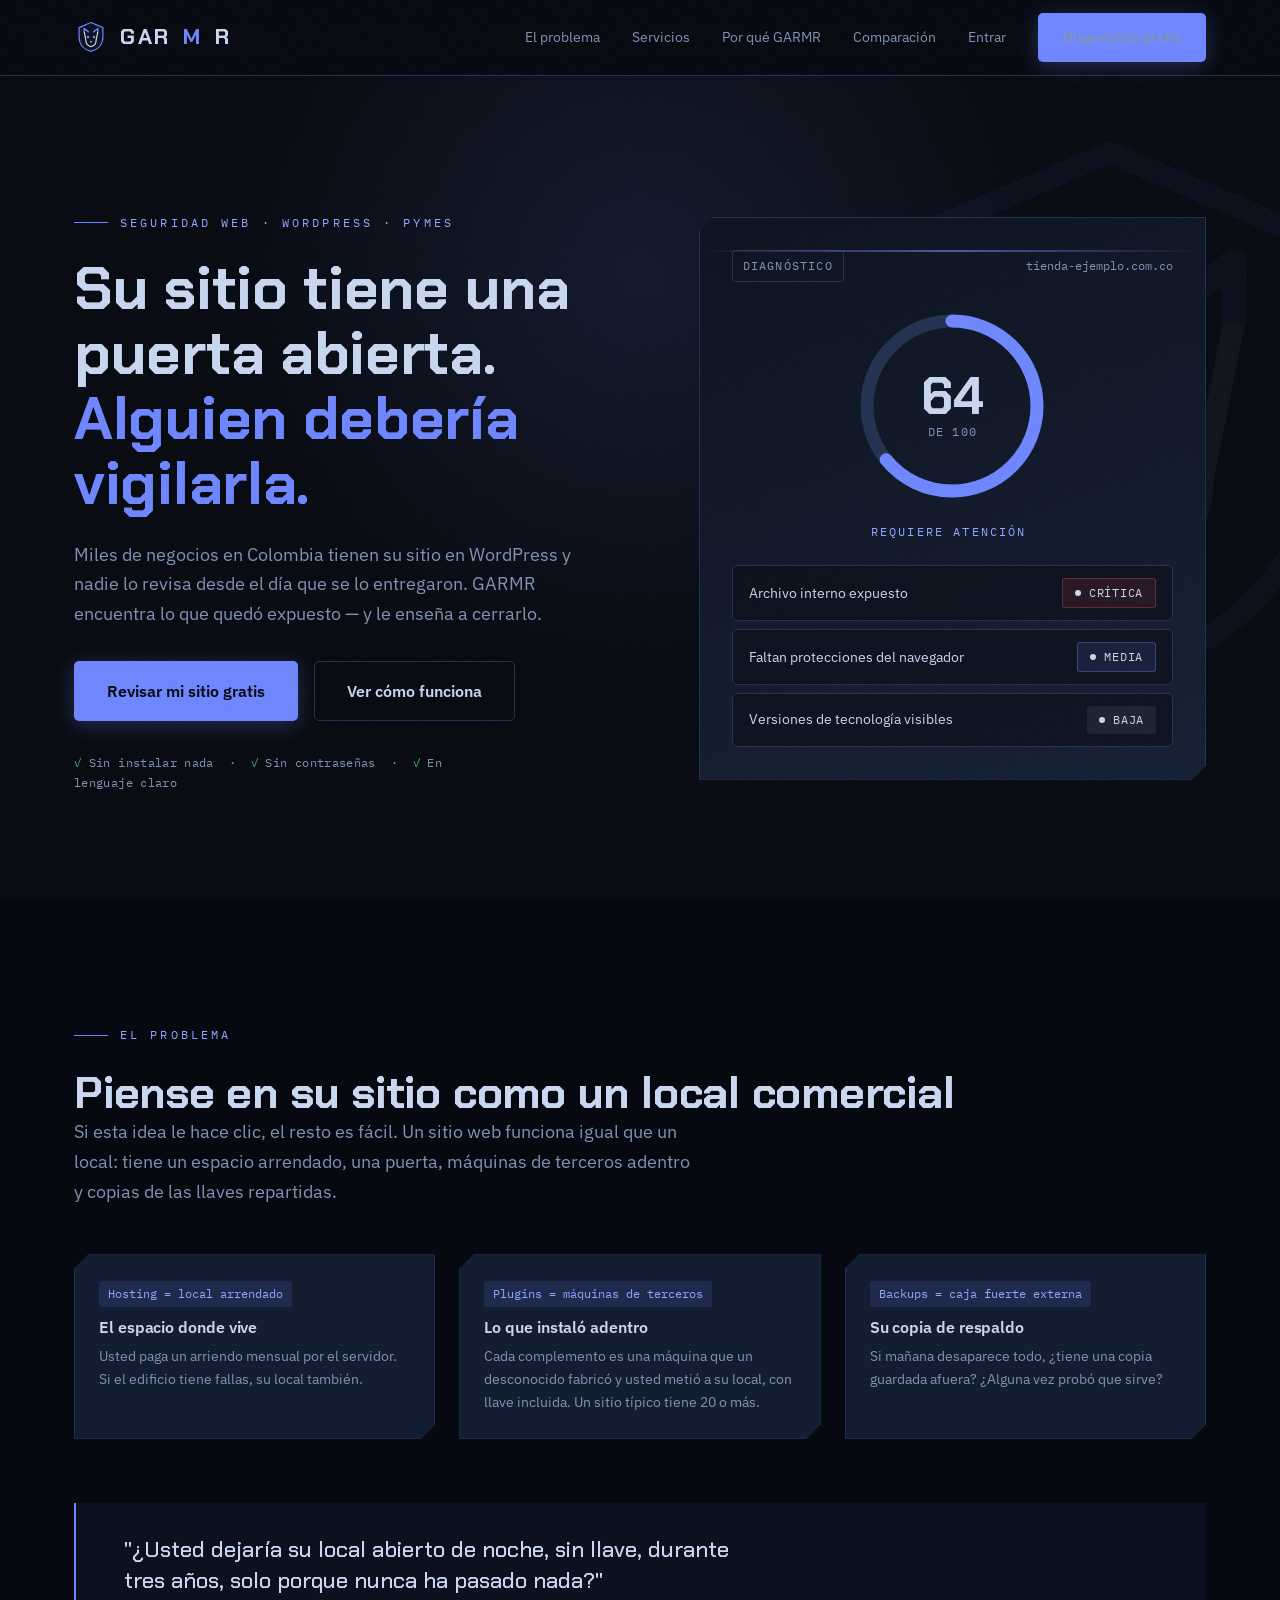
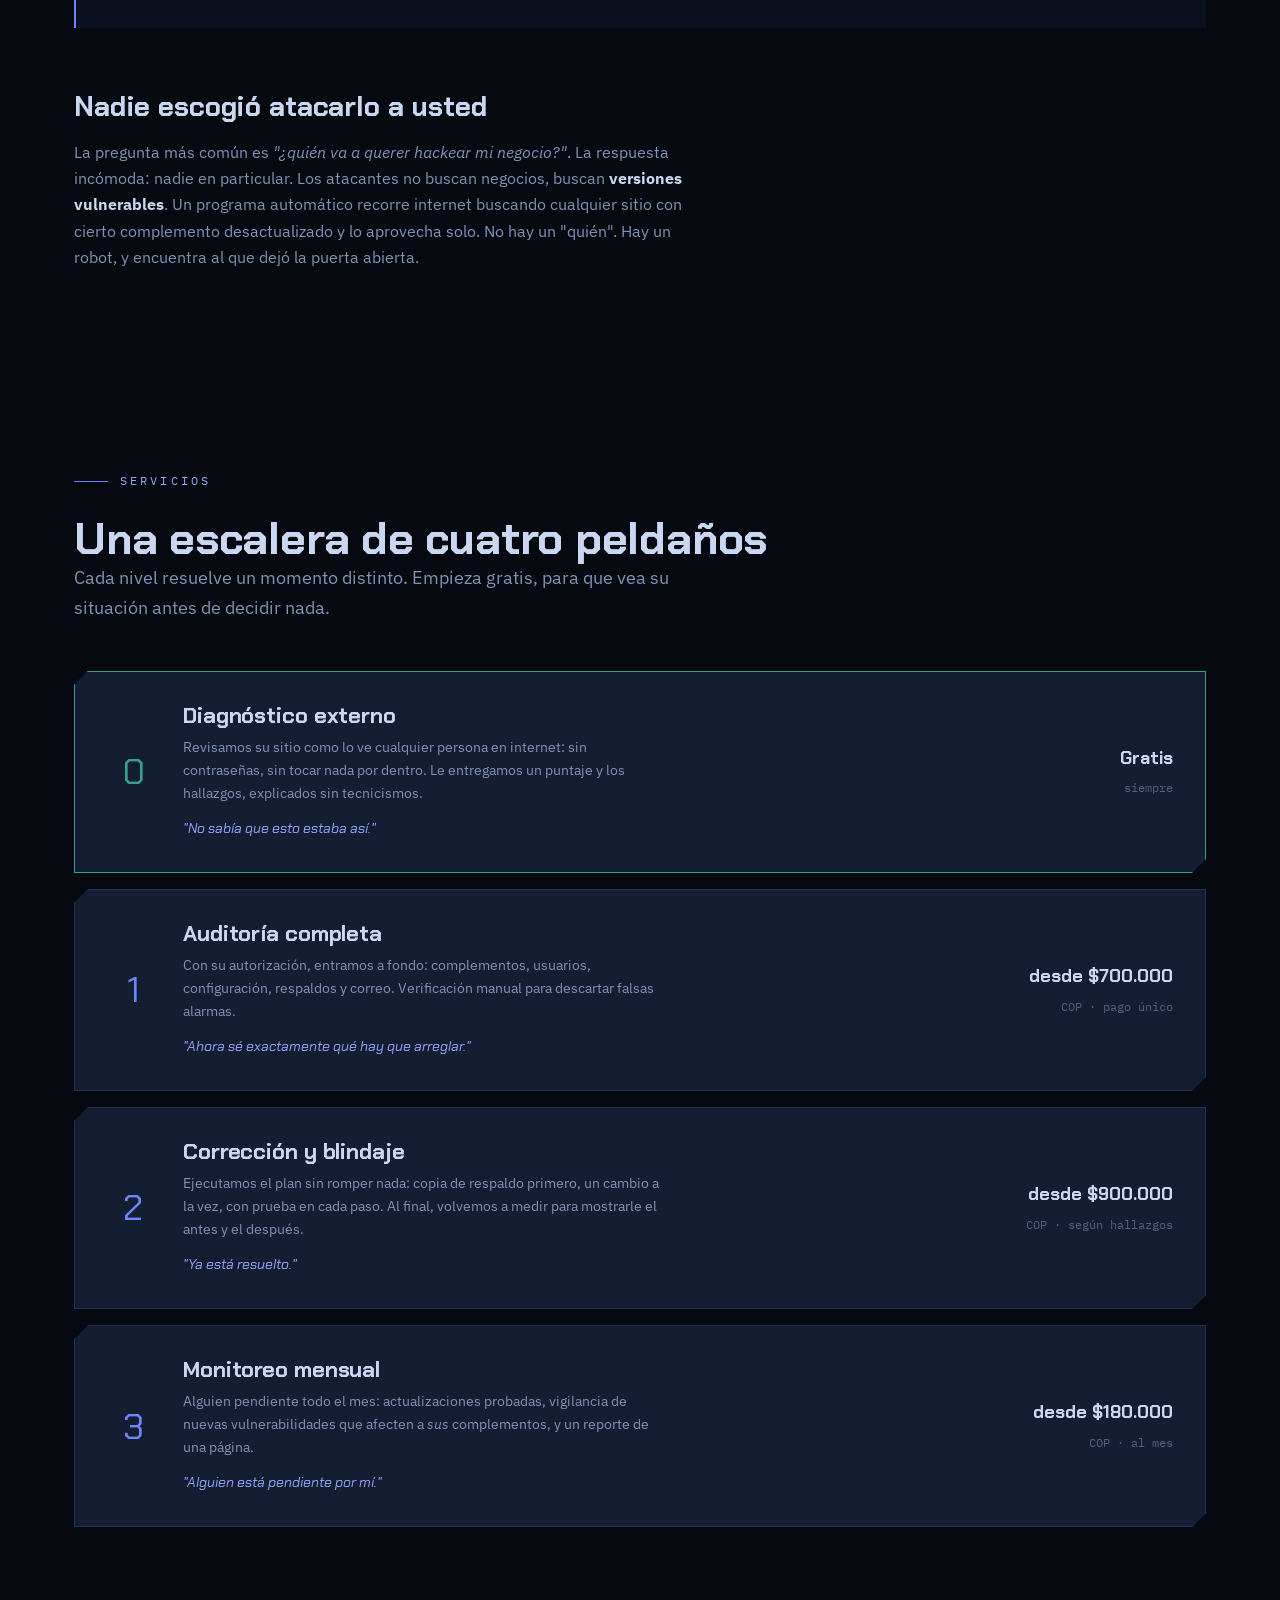
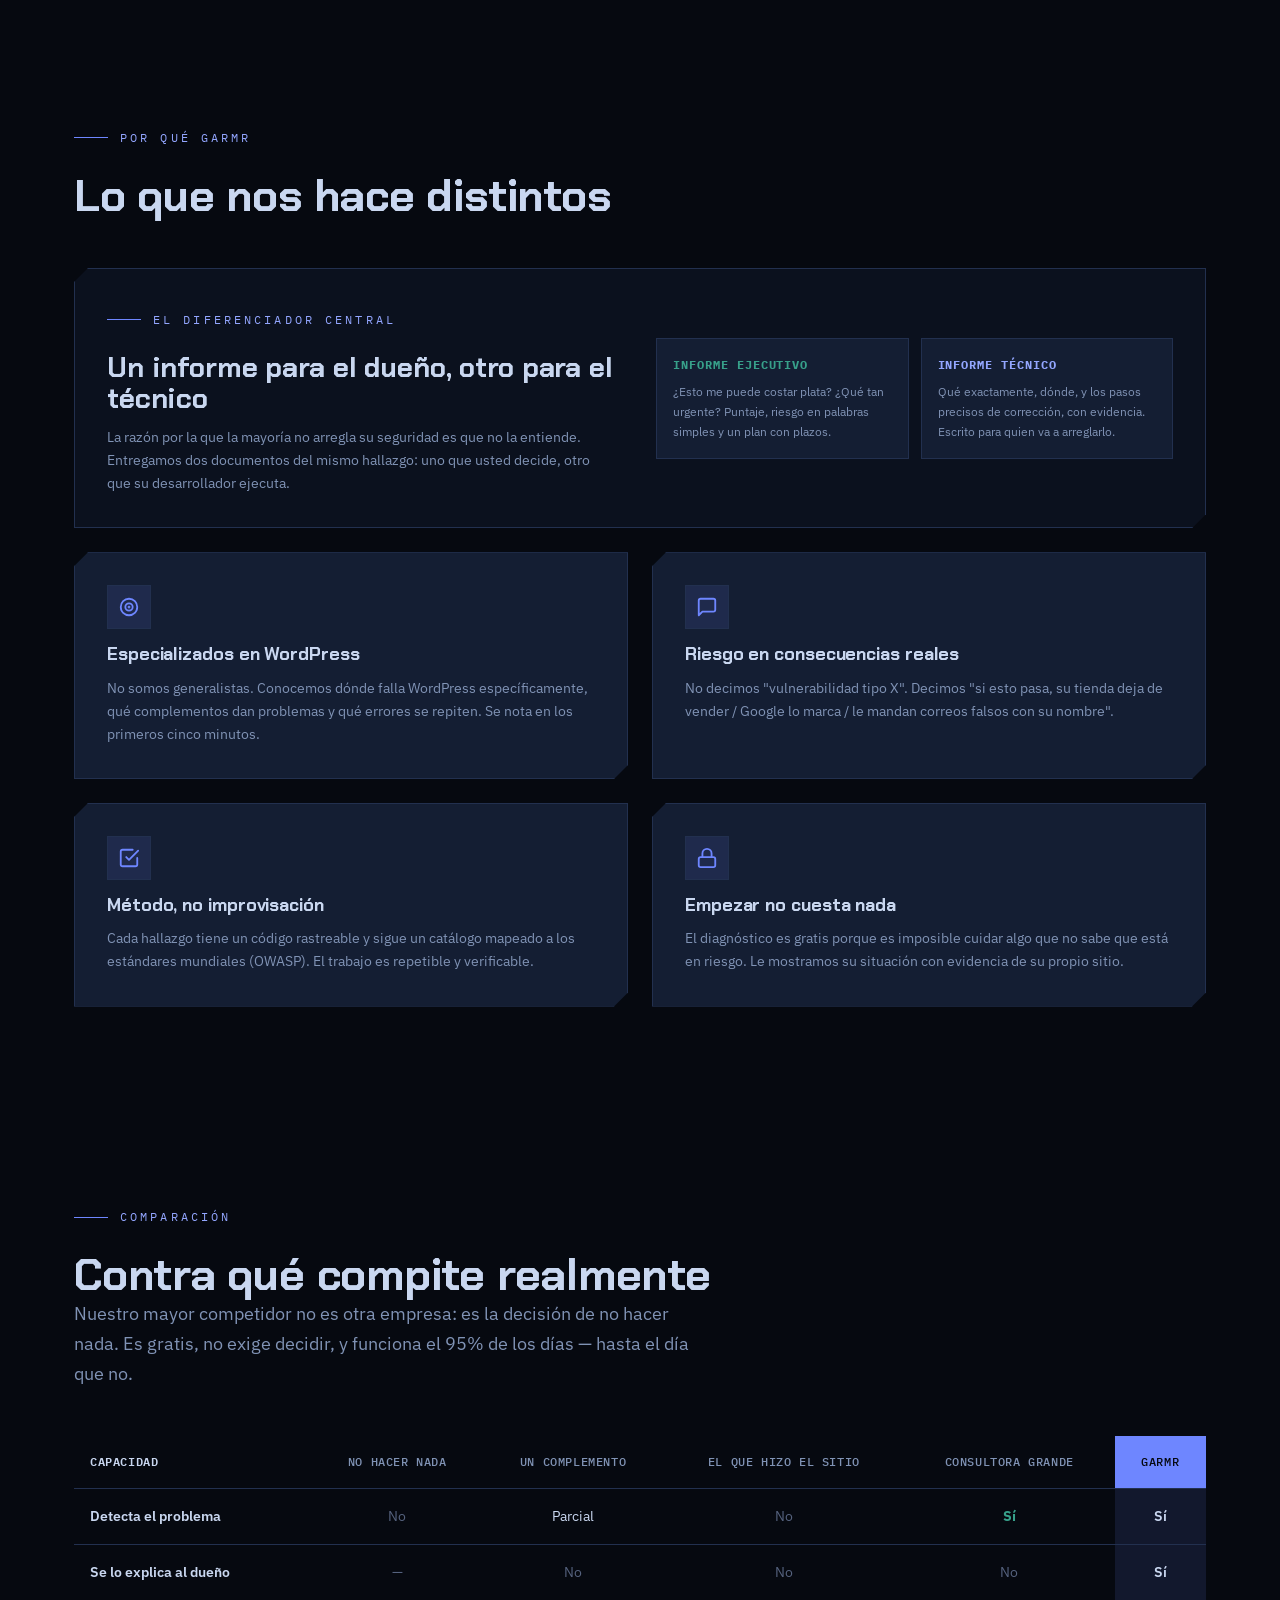
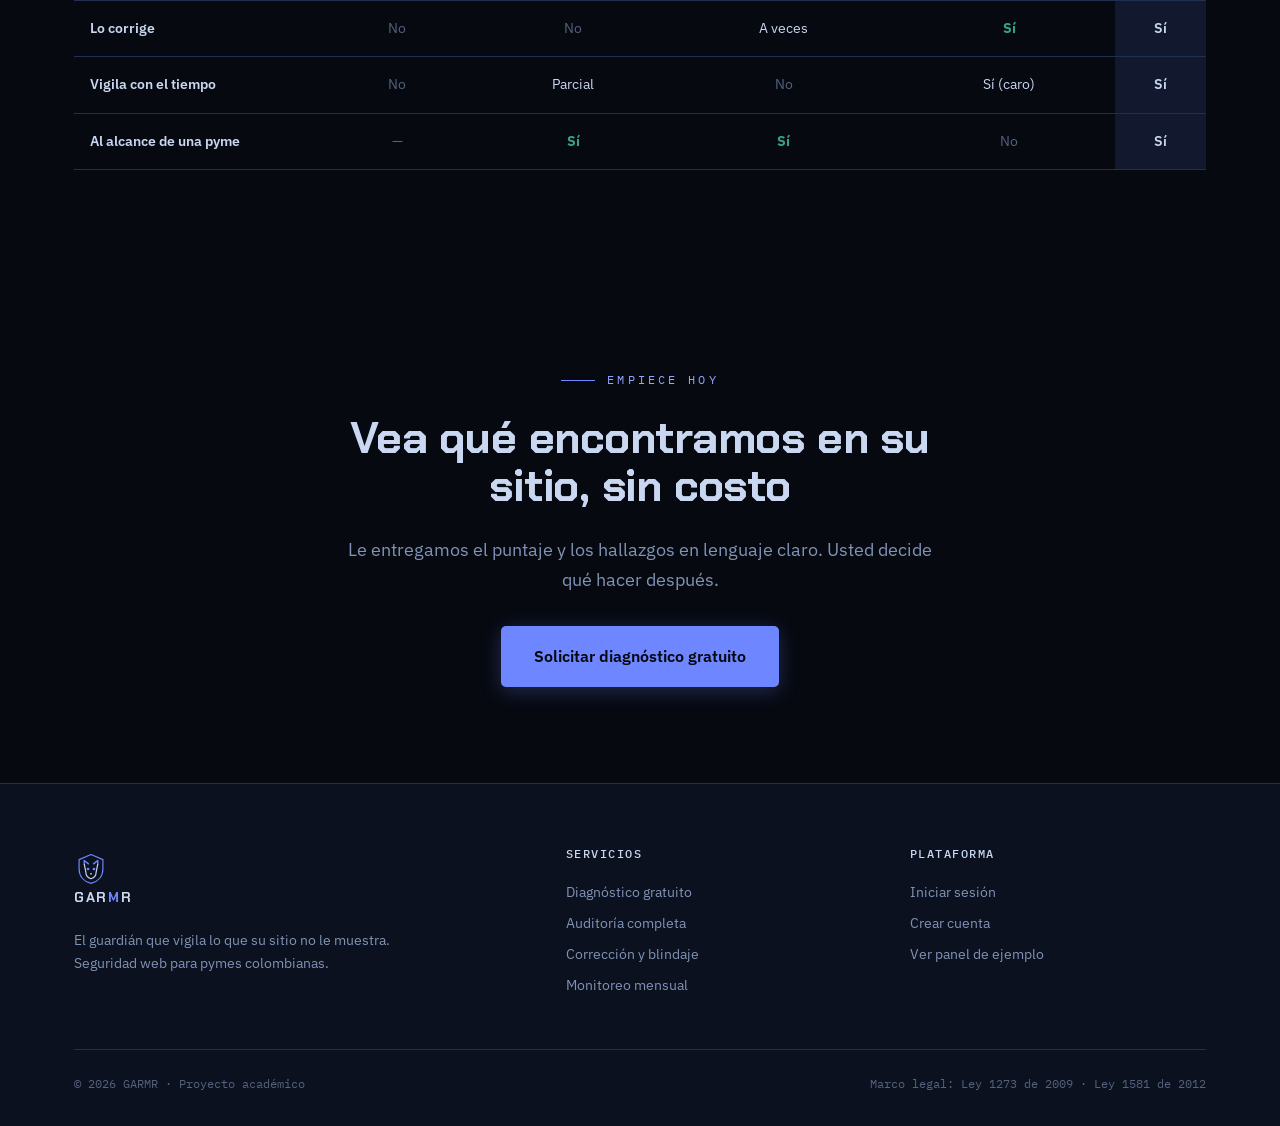
==== frontend/index.html @ 878c8c9d "Landing: hero con medidor, problema, escalera de servicios y comparación" ====
<!DOCTYPE html>
<html lang="es">
<head>
  <meta charset="UTF-8" />
  <meta name="viewport" content="width=device-width, initial-scale=1.0" />
  <title>GARMR — Seguridad para sitios web de pymes colombianas</title>
  <meta name="description" content="GARMR vigila la seguridad de tu sitio en WordPress. Diagnóstico gratuito, auditoría, corrección y monitoreo — explicado en lenguaje de negocio." />
  <link rel="icon" type="image/svg+xml" href="assets/favicon.svg" />
  <link rel="preconnect" href="https://fonts.googleapis.com" />
  <link rel="preconnect" href="https://fonts.gstatic.com" crossorigin />
  <link href="https://fonts.googleapis.com/css2?family=Chakra+Petch:wght@500;600;700&family=IBM+Plex+Sans:wght@400;500;600&family=IBM+Plex+Mono:wght@400;500&display=swap" rel="stylesheet" />
  <link rel="stylesheet" href="css/tokens.css" />
  <link rel="stylesheet" href="css/base.css" />
  <link rel="stylesheet" href="css/components.css" />
  <link rel="stylesheet" href="css/pages.css" />
</head>
<body>
  <a class="saltar" href="#contenido">Saltar al contenido</a>

  <!-- NAV -->
  <header class="nav">
    <div class="nav__inner">
      <a class="marca" href="index.html">
        <img src="assets/sigilo.svg" alt="" width="34" height="34" />
        GAR<b>M</b>R
      </a>
      <nav class="nav__links" id="menu">
        <a href="#problema">El problema</a>
        <a href="#servicios">Servicios</a>
        <a href="#diferencia">Por qué GARMR</a>
        <a href="#competencia">Comparación</a>
        <a href="login.html">Entrar</a>
        <a class="btn btn--primario" href="register.html">Diagnóstico gratis</a>
      </nav>
      <button class="nav__toggle" id="navToggle" aria-label="Abrir menú" aria-expanded="false">
        <span></span><span></span><span></span>
      </button>
    </div>
  </header>

  <main id="contenido">
    <!-- HERO -->
    <section class="hero">
      <img class="hero__sigilo" src="assets/sigilo.svg" alt="" aria-hidden="true" />
      <div class="contenedor hero__grid">
        <div>
          <span class="eyebrow">Seguridad web · WordPress · Pymes</span>
          <h1>Su sitio tiene una puerta abierta.<br /><span class="luz">Alguien debería vigilarla.</span></h1>
          <p class="hero__lead">Miles de negocios en Colombia tienen su sitio en WordPress y nadie lo revisa desde el día que se lo entregaron. GARMR encuentra lo que quedó expuesto — y le enseña a cerrarlo.</p>
          <div class="hero__acciones">
            <a class="btn btn--primario btn--grande" href="register.html">Revisar mi sitio gratis</a>
            <a class="btn btn--fantasma btn--grande" href="#servicios">Ver cómo funciona</a>
          </div>
          <p class="hero__nota"><span>✓</span> Sin instalar nada &nbsp;·&nbsp; <span>✓</span> Sin contraseñas &nbsp;·&nbsp; <span>✓</span> En lenguaje claro</p>
        </div>

        <!-- Elemento firma: el medidor de guardia -->
        <div class="medidor" id="medidorHero">
          <div class="medidor__scan"></div>
          <div class="medidor__top">
            <span class="medidor__tag">Diagnóstico</span>
            <span class="medidor__url">tienda-ejemplo.com.co</span>
          </div>
          <div class="medidor__dial">
            <svg width="200" height="200" viewBox="0 0 200 200">
              <circle class="medidor__aro-fondo" cx="100" cy="100" r="85" />
              <circle class="medidor__aro" id="aroHero" cx="100" cy="100" r="85" />
            </svg>
            <div class="medidor__cifra">
              <b id="cifraHero">0</b>
              <span>DE 100</span>
            </div>
          </div>
          <p class="medidor__estado">Requiere atención</p>
          <div class="medidor__hallazgos">
            <div class="medidor__fila"><span>Archivo interno expuesto</span><span class="insignia insignia--critica">Crítica</span></div>
            <div class="medidor__fila"><span>Faltan protecciones del navegador</span><span class="insignia insignia--media">Media</span></div>
            <div class="medidor__fila"><span>Versiones de tecnología visibles</span><span class="insignia insignia--baja">Baja</span></div>
          </div>
        </div>
      </div>
    </section>

    <!-- PROBLEMA -->
    <section class="seccion" id="problema">
      <div class="contenedor">
        <span class="eyebrow">El problema</span>
        <h2>Piense en su sitio como un local comercial</h2>
        <p class="lead">Si esta idea le hace clic, el resto es fácil. Un sitio web funciona igual que un local: tiene un espacio arrendado, una puerta, máquinas de terceros adentro y copias de las llaves repartidas.</p>

        <div class="analogia">
          <article class="tarjeta tarjeta--bisel analogia__item">
            <span class="par">Hosting = local arrendado</span>
            <h4>El espacio donde vive</h4>
            <p>Usted paga un arriendo mensual por el servidor. Si el edificio tiene fallas, su local también.</p>
          </article>
          <article class="tarjeta tarjeta--bisel analogia__item">
            <span class="par">Plugins = máquinas de terceros</span>
            <h4>Lo que instaló adentro</h4>
            <p>Cada complemento es una máquina que un desconocido fabricó y usted metió a su local, con llave incluida. Un sitio típico tiene 20 o más.</p>
          </article>
          <article class="tarjeta tarjeta--bisel analogia__item">
            <span class="par">Backups = caja fuerte externa</span>
            <h4>Su copia de respaldo</h4>
            <p>Si mañana desaparece todo, ¿tiene una copia guardada afuera? ¿Alguna vez probó que sirve?</p>
          </article>
        </div>

        <div class="cita-clave">
          <p>"¿Usted dejaría su local abierto de noche, sin llave, durante tres años, solo porque nunca ha pasado nada?"</p>
        </div>

        <div class="problema-cierre">
          <h3>Nadie escogió atacarlo a usted</h3>
          <p>La pregunta más común es <em>"¿quién va a querer hackear mi negocio?"</em>. La respuesta incómoda: nadie en particular. Los atacantes no buscan negocios, buscan <strong>versiones vulnerables</strong>. Un programa automático recorre internet buscando cualquier sitio con cierto complemento desactualizado y lo aprovecha solo. No hay un "quién". Hay un robot, y encuentra al que dejó la puerta abierta.</p>
        </div>
      </div>
    </section>

    <!-- SERVICIOS -->
    <section class="seccion" id="servicios">
      <div class="contenedor">
        <span class="eyebrow">Servicios</span>
        <h2>Una escalera de cuatro peldaños</h2>
        <p class="lead">Cada nivel resuelve un momento distinto. Empieza gratis, para que vea su situación antes de decidir nada.</p>

        <div class="escalera">
          <article class="nivel nivel--gratis revelar">
            <span class="nivel__num">0</span>
            <div class="nivel__cuerpo">
              <h3>Diagnóstico externo</h3>
              <p>Revisamos su sitio como lo ve cualquier persona en internet: sin contraseñas, sin tocar nada por dentro. Le entregamos un puntaje y los hallazgos, explicados sin tecnicismos.</p>
              <span class="frase">"No sabía que esto estaba así."</span>
            </div>
            <div class="nivel__precio"><b>Gratis</b><span>siempre</span></div>
          </article>

          <article class="nivel revelar">
            <span class="nivel__num">1</span>
            <div class="nivel__cuerpo">
              <h3>Auditoría completa</h3>
              <p>Con su autorización, entramos a fondo: complementos, usuarios, configuración, respaldos y correo. Verificación manual para descartar falsas alarmas.</p>
              <span class="frase">"Ahora sé exactamente qué hay que arreglar."</span>
            </div>
            <div class="nivel__precio"><b>desde $700.000</b><span>COP · pago único</span></div>
          </article>

          <article class="nivel revelar">
            <span class="nivel__num">2</span>
            <div class="nivel__cuerpo">
              <h3>Corrección y blindaje</h3>
              <p>Ejecutamos el plan sin romper nada: copia de respaldo primero, un cambio a la vez, con prueba en cada paso. Al final, volvemos a medir para mostrarle el antes y el después.</p>
              <span class="frase">"Ya está resuelto."</span>
            </div>
            <div class="nivel__precio"><b>desde $900.000</b><span>COP · según hallazgos</span></div>
          </article>

          <article class="nivel revelar">
            <span class="nivel__num">3</span>
            <div class="nivel__cuerpo">
              <h3>Monitoreo mensual</h3>
              <p>Alguien pendiente todo el mes: actualizaciones probadas, vigilancia de nuevas vulnerabilidades que afecten a <em>sus</em> complementos, y un reporte de una página.</p>
              <span class="frase">"Alguien está pendiente por mí."</span>
            </div>
            <div class="nivel__precio"><b>desde $180.000</b><span>COP · al mes</span></div>
          </article>
        </div>
      </div>
    </section>

    <!-- DIFERENCIADORES -->
    <section class="seccion" id="diferencia">
      <div class="contenedor">
        <span class="eyebrow">Por qué GARMR</span>
        <h2>Lo que nos hace distintos</h2>

        <div class="difs">
          <article class="dif dif--destacado tarjeta tarjeta--bisel revelar">
            <div>
              <span class="eyebrow">El diferenciador central</span>
              <h3>Un informe para el dueño, otro para el técnico</h3>
              <p>La razón por la que la mayoría no arregla su seguridad es que no la entiende. Entregamos dos documentos del mismo hallazgo: uno que usted decide, otro que su desarrollador ejecuta.</p>
            </div>
            <div class="dif-doble">
              <div class="dif-doble__col ejec">
                <h5>Informe ejecutivo</h5>
                <p>¿Esto me puede costar plata? ¿Qué tan urgente? Puntaje, riesgo en palabras simples y un plan con plazos.</p>
              </div>
              <div class="dif-doble__col tec">
                <h5>Informe técnico</h5>
                <p>Qué exactamente, dónde, y los pasos precisos de corrección, con evidencia. Escrito para quien va a arreglarlo.</p>
              </div>
            </div>
          </article>

          <article class="dif tarjeta tarjeta--bisel tarjeta--interactiva revelar">
            <div class="dif__ico"><svg viewBox="0 0 24 24" fill="none" stroke-width="2" stroke-linecap="round" stroke-linejoin="round"><circle cx="12" cy="12" r="9"/><circle cx="12" cy="12" r="4"/><circle cx="12" cy="12" r="0.5" fill="currentColor"/></svg></div>
            <h3>Especializados en WordPress</h3>
            <p>No somos generalistas. Conocemos dónde falla WordPress específicamente, qué complementos dan problemas y qué errores se repiten. Se nota en los primeros cinco minutos.</p>
          </article>

          <article class="dif tarjeta tarjeta--bisel tarjeta--interactiva revelar">
            <div class="dif__ico"><svg viewBox="0 0 24 24" fill="none" stroke-width="2" stroke-linecap="round" stroke-linejoin="round"><path d="M21 15a2 2 0 0 1-2 2H7l-4 4V5a2 2 0 0 1 2-2h14a2 2 0 0 1 2 2z"/></svg></div>
            <h3>Riesgo en consecuencias reales</h3>
            <p>No decimos "vulnerabilidad tipo X". Decimos "si esto pasa, su tienda deja de vender / Google lo marca / le mandan correos falsos con su nombre".</p>
          </article>

          <article class="dif tarjeta tarjeta--bisel tarjeta--interactiva revelar">
            <div class="dif__ico"><svg viewBox="0 0 24 24" fill="none" stroke-width="2" stroke-linecap="round" stroke-linejoin="round"><path d="M9 11l3 3L22 4"/><path d="M21 12v7a2 2 0 0 1-2 2H5a2 2 0 0 1-2-2V5a2 2 0 0 1 2-2h11"/></svg></div>
            <h3>Método, no improvisación</h3>
            <p>Cada hallazgo tiene un código rastreable y sigue un catálogo mapeado a los estándares mundiales (OWASP). El trabajo es repetible y verificable.</p>
          </article>

          <article class="dif tarjeta tarjeta--bisel tarjeta--interactiva revelar">
            <div class="dif__ico"><svg viewBox="0 0 24 24" fill="none" stroke-width="2" stroke-linecap="round" stroke-linejoin="round"><rect x="3" y="11" width="18" height="11" rx="2"/><path d="M7 11V7a5 5 0 0 1 10 0v4"/></svg></div>
            <h3>Empezar no cuesta nada</h3>
            <p>El diagnóstico es gratis porque es imposible cuidar algo que no sabe que está en riesgo. Le mostramos su situación con evidencia de su propio sitio.</p>
          </article>
        </div>
      </div>
    </section>

    <!-- COMPETENCIA -->
    <section class="seccion" id="competencia">
      <div class="contenedor">
        <span class="eyebrow">Comparación</span>
        <h2>Contra qué compite realmente</h2>
        <p class="lead">Nuestro mayor competidor no es otra empresa: es la decisión de no hacer nada. Es gratis, no exige decidir, y funciona el 95% de los días — hasta el día que no.</p>

        <div class="tabla-wrap">
          <table class="tabla-comp">
            <thead>
              <tr>
                <th>Capacidad</th>
                <th>No hacer nada</th>
                <th>Un complemento</th>
                <th>El que hizo el sitio</th>
                <th>Consultora grande</th>
                <th class="garmr">GARMR</th>
              </tr>
            </thead>
            <tbody>
              <tr><td>Detecta el problema</td><td class="no">No</td><td>Parcial</td><td class="no">No</td><td class="si">Sí</td><td class="garmr si">Sí</td></tr>
              <tr><td>Se lo explica al dueño</td><td class="no">—</td><td class="no">No</td><td class="no">No</td><td class="no">No</td><td class="garmr si">Sí</td></tr>
              <tr><td>Lo corrige</td><td class="no">No</td><td class="no">No</td><td>A veces</td><td class="si">Sí</td><td class="garmr si">Sí</td></tr>
              <tr><td>Vigila con el tiempo</td><td class="no">No</td><td>Parcial</td><td class="no">No</td><td>Sí (caro)</td><td class="garmr si">Sí</td></tr>
              <tr><td>Al alcance de una pyme</td><td class="no">—</td><td class="si">Sí</td><td class="si">Sí</td><td class="no">No</td><td class="garmr si">Sí</td></tr>
            </tbody>
          </table>
        </div>
      </div>
    </section>

    <!-- CTA FINAL -->
    <section class="seccion cta-final">
      <div class="contenedor">
        <span class="eyebrow" style="justify-content:center;">Empiece hoy</span>
        <h2>Vea qué encontramos en su sitio, sin costo</h2>
        <p class="lead">Le entregamos el puntaje y los hallazgos en lenguaje claro. Usted decide qué hacer después.</p>
        <a class="btn btn--primario btn--grande" href="register.html">Solicitar diagnóstico gratuito</a>
      </div>
    </section>
  </main>

  <!-- FOOTER -->
  <footer class="footer">
    <div class="contenedor">
      <div class="footer__grid">
        <div>
          <a class="marca" href="index.html" style="margin-bottom: var(--s-4);">
            <img src="assets/sigilo.svg" alt="" width="34" height="34" />
            GAR<b>M</b>R
          </a>
          <p style="font-size: var(--t-sm); max-width: 40ch;">El guardián que vigila lo que su sitio no le muestra. Seguridad web para pymes colombianas.</p>
        </div>
        <div>
          <h4>Servicios</h4>
          <a href="#servicios">Diagnóstico gratuito</a>
          <a href="#servicios">Auditoría completa</a>
          <a href="#servicios">Corrección y blindaje</a>
          <a href="#servicios">Monitoreo mensual</a>
        </div>
        <div>
          <h4>Plataforma</h4>
          <a href="login.html">Iniciar sesión</a>
          <a href="register.html">Crear cuenta</a>
          <a href="dashboard.html">Ver panel de ejemplo</a>
        </div>
      </div>
      <div class="footer__base">
        <span>© 2026 GARMR · Proyecto académico</span>
        <span>Marco legal: Ley 1273 de 2009 · Ley 1581 de 2012</span>
      </div>
    </div>
  </footer>

  <script src="js/main.js"></script>
  <script>
    // Medidor de guardia del hero: anima aro y número al ser visible.
    (function () {
      var aro = document.getElementById("aroHero");
      var cifra = document.getElementById("cifraHero");
      var medidor = document.getElementById("medidorHero");
      if (!aro || !cifra || !medidor) return;
      var C = 2 * Math.PI * 85;
      aro.style.strokeDasharray = String(C);
      aro.style.strokeDashoffset = String(C);
      var disparado = false;
      function animar(obj) {
        aro.style.strokeDashoffset = String(C * (1 - obj / 100));
        var ini = null;
        function paso(ts) {
          if (!ini) ini = ts;
          var p = Math.min((ts - ini) / 1600, 1);
          cifra.textContent = String(Math.round(obj * (1 - Math.pow(1 - p, 3))));
          if (p < 1) requestAnimationFrame(paso);
        }
        requestAnimationFrame(paso);
      }
      new IntersectionObserver(function (es) {
        es.forEach(function (e) {
          if (e.isIntersecting && !disparado) { disparado = true; animar(64); }
        });
      }, { threshold: 0.4 }).observe(medidor);
    })();
  </script>
</body>
</html>
---- frontend/css/tokens.css ----
/* ============================================================
   GARMR · Sistema de diseño — identidad "VIGILIA"
   El guardián en la oscuridad. Azul-negro frío, luz del vigía
   en índigo, rojo sangre solo para el peligro.
   Aquí viven solo las variables; el resto del CSS las consume.
   ============================================================ */

:root {
  /* --- La oscuridad (base) --- */
  --abismo:   #060910;   /* fondo, la noche */
  --noche:    #0B111E;   /* superficie oscura elevada */
  --acero:    #141E33;   /* tarjetas */
  --acero-2:  #1B2740;   /* tarjeta elevada / hover */
  --borde:    #22304F;   /* bordes sobre oscuro */

  /* --- La luz --- */
  --escarcha:   #C9D7F0; /* texto principal, luz de luna */
  --escarcha-2: #8093B5; /* texto secundario */
  --niebla:     #55627E; /* texto tenue, captions */

  /* --- La luz del vigía (acento firma) --- */
  --vigia:      #6E86FF; /* índigo luminoso, usar con disciplina */
  --vigia-2:    #93A6FF;
  --vigia-tenue:rgba(110, 134, 255, 0.12);
  --vigia-glow: 0 0 34px rgba(110, 134, 255, 0.35);

  /* --- El peligro (rojo sangre nórdico) --- */
  --sangre:      #E0474B;
  --sangre-tenue:rgba(224, 71, 75, 0.12);

  /* --- Lo seguro --- */
  --jade: #37A08A;

  /* --- Severidades (mapea el modelo de puntaje GARMR) --- */
  --sev-critica: #E0474B;  /* rojo sangre */
  --sev-alta:    #DB6B6B;  /* rojo apagado */
  --sev-media:   #6E86FF;  /* luz del vigía */
  --sev-baja:    #8093B5;  /* acero pálido */
  --sev-ok:      #37A08A;  /* jade */

  /* --- Tipografía --- */
  --f-display: "Chakra Petch", "Segoe UI", system-ui, sans-serif;
  --f-texto:   "IBM Plex Sans", system-ui, -apple-system, sans-serif;
  --f-mono:    "IBM Plex Mono", "SFMono-Regular", Consolas, monospace;

  /* Escala tipográfica (base 16px) */
  --t-xs: 0.75rem;  --t-sm: 0.875rem; --t-base: 1rem;  --t-md: 1.125rem;
  --t-lg: 1.375rem; --t-xl: 1.75rem;  --t-2xl: 2.25rem;
  --t-3xl: 3rem;    --t-4xl: 3.75rem;

  /* --- Espaciado (escala de 4px) --- */
  --s-1: 0.25rem; --s-2: 0.5rem; --s-3: 0.75rem; --s-4: 1rem;
  --s-5: 1.5rem;  --s-6: 2rem;   --s-7: 3rem;    --s-8: 4rem;
  --s-9: 6rem;    --s-10: 8rem;

  /* --- Forma --- */
  /* Radio pequeño: la identidad usa biseles, no curvas suaves */
  --radio: 5px;
  --bisel: 14px;             /* tamaño del corte de esquina (notch) */
  --linea: 1px solid var(--borde);

  /* Corte biselado en esquinas opuestas: sello visual de GARMR */
  --clip-bisel: polygon(
    var(--bisel) 0, 100% 0, 100% calc(100% - var(--bisel)),
    calc(100% - var(--bisel)) 100%, 0 100%, 0 var(--bisel)
  );

  /* --- Sombras --- */
  --sombra:    0 20px 50px rgba(0, 0, 0, 0.45);
  --sombra-lg: 0 40px 90px rgba(0, 0, 0, 0.55);

  /* --- Layout --- */
  --ancho-max: 1180px;
  --nav-alto: 76px;

  /* --- Movimiento --- */
  --ease: cubic-bezier(0.22, 1, 0.36, 1);
  --rapido: 180ms var(--ease);
  --medio:  340ms var(--ease);
  --lento:  650ms var(--ease);
}

@media (prefers-reduced-motion: reduce) {
  *, *::before, *::after {
    animation-duration: 0.001ms !important;
    animation-iteration-count: 1 !important;
    transition-duration: 0.001ms !important;
    scroll-behavior: auto !important;
  }
}
---- frontend/css/base.css ----
/* ============================================================
   GARMR · Base "VIGILIA" — reset, tipografía, y las utilidades
   de identidad: grano, divisor rúnico y esquina biselada.
   ============================================================ */

*, *::before, *::after { box-sizing: border-box; }
* { margin: 0; }

html { scroll-behavior: smooth; -webkit-text-size-adjust: 100%; }

body {
  font-family: var(--f-texto);
  font-size: var(--t-base);
  line-height: 1.65;
  color: var(--escarcha);
  background: var(--abismo);
  -webkit-font-smoothing: antialiased;
  text-rendering: optimizeLegibility;
  position: relative;
  overflow-x: hidden;
}

/* --- Grano: textura sutil sobre todo. Mata el degradado plano
       que hace que una página "se vea hecha por IA". --- */
body::after {
  content: "";
  position: fixed;
  inset: 0;
  pointer-events: none;
  z-index: 9999;
  opacity: 0.045;
  background-image: url("data:image/svg+xml,%3Csvg xmlns='http://www.w3.org/2000/svg' width='160' height='160'%3E%3Cfilter id='n'%3E%3CfeTurbulence type='fractalNoise' baseFrequency='0.8' numOctaves='3' stitchTiles='stitch'/%3E%3C/filter%3E%3Crect width='100%25' height='100%25' filter='url(%23n)'/%3E%3C/svg%3E");
}

/* --- Tipografía --- */
h1, h2, h3, h4 {
  font-family: var(--f-display);
  font-weight: 700;
  line-height: 1.08;
  letter-spacing: -0.005em;
  color: var(--escarcha);
}
h1 { font-size: clamp(2.4rem, 5.2vw, var(--t-4xl)); }
h2 { font-size: clamp(1.75rem, 3.5vw, var(--t-3xl)); }
h3 { font-size: var(--t-xl); }
h4 { font-size: var(--t-lg); font-weight: 600; }

p { max-width: 62ch; }
a { color: inherit; text-decoration: none; }
img, svg { display: block; max-width: 100%; }
button, input, select, textarea { font: inherit; color: inherit; }
ul, ol { list-style: none; padding: 0; }
code, kbd, .mono { font-family: var(--f-mono); }

/* --- Primitivas de layout --- */
.contenedor {
  width: 100%;
  max-width: var(--ancho-max);
  margin-inline: auto;
  padding-inline: var(--s-5);
}
.seccion { padding-block: var(--s-9); }

/* Eyebrow técnico: etiqueta monoespaciada con guía a la izquierda */
.eyebrow {
  display: inline-flex;
  align-items: center;
  gap: var(--s-3);
  font-family: var(--f-mono);
  font-size: var(--t-xs);
  letter-spacing: 0.26em;
  text-transform: uppercase;
  color: var(--vigia-2);
  margin-bottom: var(--s-5);
}
.eyebrow::before {
  content: "";
  width: 34px;
  height: 1px;
  background: var(--vigia);
}

.lead {
  font-size: var(--t-md);
  color: var(--escarcha-2);
  max-width: 56ch;
}

/* --- Utilidad de identidad: esquina biselada (notch) ---
       Da a las tarjetas la silueta de "piedra tallada / puerta". */
.bisel { clip-path: var(--clip-bisel); }

/* --- Utilidad de identidad: divisor rúnico ---
       Una línea con un nodo en diamante al centro. */
.runa {
  display: flex;
  align-items: center;
  gap: var(--s-4);
  color: var(--borde);
}
.runa::before, .runa::after {
  content: "";
  flex: 1;
  height: 1px;
  background: linear-gradient(90deg, transparent, var(--borde), transparent);
}
.runa i {
  width: 7px;
  height: 7px;
  background: var(--vigia);
  transform: rotate(45deg);
  box-shadow: var(--vigia-glow);
}

/* --- Accesibilidad --- */
.saltar {
  position: absolute;
  left: -9999px; top: 0;
  background: var(--vigia);
  color: var(--abismo);
  padding: var(--s-2) var(--s-4);
  z-index: 10000;
}
.saltar:focus { left: 0; }

a:focus-visible, button:focus-visible,
input:focus-visible, select:focus-visible, textarea:focus-visible {
  outline: 2px solid var(--vigia);
  outline-offset: 3px;
}
---- frontend/css/components.css ----
/* ============================================================
   GARMR · Componentes "VIGILIA"
   Navegación, botones, tarjetas, insignias y footer.
   ============================================================ */

/* ---------- Navegación ---------- */
.nav {
  position: sticky;
  top: 0;
  z-index: 100;
  height: var(--nav-alto);
  display: flex;
  align-items: center;
  background: rgba(6, 9, 16, 0.82);
  backdrop-filter: blur(14px);
  border-bottom: 1px solid var(--borde);
}
.nav__inner {
  width: 100%;
  max-width: var(--ancho-max);
  margin-inline: auto;
  padding-inline: var(--s-5);
  display: flex;
  align-items: center;
  justify-content: space-between;
}
.marca {
  display: flex;
  align-items: center;
  gap: var(--s-3);
  font-family: var(--f-display);
  font-weight: 700;
  font-size: var(--t-lg);
  letter-spacing: 0.12em;
  color: var(--escarcha);
}
.marca b { color: var(--vigia); font-weight: 700; }
.nav__links { display: flex; align-items: center; gap: var(--s-6); }
.nav__links a {
  font-size: var(--t-sm);
  color: var(--escarcha-2);
  transition: color var(--rapido);
}
.nav__links a:hover { color: var(--escarcha); }
.nav__toggle { display: none; background: none; border: 0; cursor: pointer; padding: var(--s-2); }
.nav__toggle span { display: block; width: 22px; height: 2px; background: var(--escarcha); margin: 4px 0; transition: var(--rapido); }

@media (max-width: 900px) {
  .nav__links {
    position: fixed;
    inset: var(--nav-alto) 0 auto 0;
    flex-direction: column;
    gap: var(--s-4);
    padding: var(--s-6);
    background: var(--noche);
    border-bottom: 1px solid var(--borde);
    transform: translateY(-120%);
    transition: transform var(--medio);
  }
  .nav__links.abierto { transform: translateY(0); }
  .nav__toggle { display: block; }
}

/* ---------- Botones ---------- */
.btn {
  display: inline-flex;
  align-items: center;
  gap: var(--s-2);
  font-family: var(--f-texto);
  font-weight: 600;
  font-size: var(--t-sm);
  padding: var(--s-3) var(--s-5);
  border-radius: var(--radio);
  border: 1px solid transparent;
  cursor: pointer;
  transition: transform var(--rapido), background var(--rapido), box-shadow var(--rapido), border-color var(--rapido);
  white-space: nowrap;
}
.btn:hover { transform: translateY(-2px); }
.btn:active { transform: translateY(0); }

.btn--primario {
  background: var(--vigia);
  color: #05070E;
  box-shadow: 0 4px 20px rgba(110, 134, 255, 0.28);
}
.btn--primario:hover { background: var(--vigia-2); box-shadow: var(--vigia-glow); }

.btn--fantasma {
  background: transparent;
  color: var(--escarcha);
  border-color: var(--borde);
}
.btn--fantasma:hover { border-color: var(--vigia); color: var(--vigia-2); }

.btn--peligro {
  background: var(--sangre);
  color: #fff;
}
.btn--peligro:hover { background: #ec5a5e; box-shadow: 0 0 30px rgba(224, 71, 75, 0.35); }

.btn--bloque { width: 100%; justify-content: center; }
.btn--grande { padding: var(--s-4) var(--s-6); font-size: var(--t-base); }

/* ---------- Tarjetas ---------- */
.tarjeta {
  background: var(--acero);
  border: 1px solid var(--borde);
  padding: var(--s-6);
  transition: transform var(--medio), border-color var(--medio), background var(--medio);
}
/* Variante biselada: la silueta de "piedra tallada" */
.tarjeta--bisel { clip-path: var(--clip-bisel); }
.tarjeta--interactiva:hover {
  transform: translateY(-4px);
  border-color: var(--vigia);
  background: var(--acero-2);
}

/* ---------- Insignias de severidad ---------- */
.insignia {
  display: inline-flex;
  align-items: center;
  gap: var(--s-2);
  font-family: var(--f-mono);
  font-size: var(--t-xs);
  letter-spacing: 0.06em;
  text-transform: uppercase;
  padding: var(--s-1) var(--s-3);
  border-radius: 3px;
}
.insignia::before { content: ""; width: 6px; height: 6px; border-radius: 50%; background: currentColor; }
.insignia--critica { color: var(--sev-critica); background: var(--sangre-tenue); border: 1px solid rgba(224,71,75,0.35); }
.insignia--alta    { color: var(--sev-alta);    background: rgba(219,107,107,0.12); }
.insignia--media   { color: var(--sev-media);   background: var(--vigia-tenue); border: 1px solid rgba(110,134,255,0.35); }
.insignia--baja    { color: var(--sev-baja);    background: rgba(128,147,181,0.12); }
.insignia--ok      { color: var(--sev-ok);      background: rgba(55,160,138,0.12); }

/* Código de hallazgo (monoespaciado) */
.codigo {
  font-family: var(--f-mono);
  font-size: var(--t-xs);
  color: var(--vigia-2);
  background: var(--vigia-tenue);
  padding: 2px var(--s-2);
  border-radius: 3px;
}

/* ---------- Footer ---------- */
.footer {
  background: var(--noche);
  color: var(--escarcha-2);
  padding-block: var(--s-8) var(--s-6);
  border-top: 1px solid var(--borde);
}
.footer__grid {
  display: grid;
  grid-template-columns: 1.5fr 1fr 1fr;
  gap: var(--s-7);
  margin-bottom: var(--s-7);
}
.footer h4 {
  color: var(--escarcha);
  font-family: var(--f-mono);
  font-size: var(--t-xs);
  font-weight: 500;
  margin-bottom: var(--s-4);
  text-transform: uppercase;
  letter-spacing: 0.12em;
}
.footer a { display: block; font-size: var(--t-sm); padding-block: var(--s-1); transition: color var(--rapido); }
.footer a:hover { color: var(--vigia-2); }
.footer__base {
  display: flex;
  justify-content: space-between;
  padding-top: var(--s-5);
  border-top: 1px solid var(--borde);
  font-family: var(--f-mono);
  font-size: var(--t-xs);
  color: var(--niebla);
}
@media (max-width: 720px) {
  .footer__grid { grid-template-columns: 1fr; gap: var(--s-6); }
  .footer__base { flex-direction: column; gap: var(--s-3); }
}

/* ---------- Revelado al hacer scroll ---------- */
.revelar { opacity: 0; transform: translateY(24px); transition: opacity var(--lento), transform var(--lento); }
.revelar.visible { opacity: 1; transform: translateY(0); }
---- frontend/css/pages.css ----
/* ============================================================
   GARMR · Estilos de la landing "VIGILIA"
   ============================================================ */

/* ==================== HERO ==================== */
.hero {
  position: relative;
  padding-block: var(--s-10) var(--s-10);
  overflow: hidden;
}
.hero::before { /* resplandor del vigía */
  content: "";
  position: absolute;
  top: -30%; left: 50%;
  width: 900px; height: 900px;
  transform: translateX(-50%);
  background: radial-gradient(circle, rgba(110,134,255,0.12), transparent 62%);
  pointer-events: none;
}
.hero__sigilo { /* sigilo gigante de fondo */
  position: absolute;
  right: -140px; top: 30px;
  width: 620px;
  opacity: 0.045;
  pointer-events: none;
}
.hero__grid {
  position: relative;
  display: grid;
  grid-template-columns: 1.05fr 0.95fr;
  gap: var(--s-8);
  align-items: center;
}
.hero h1 { margin-bottom: var(--s-5); }
.hero h1 .luz { color: var(--vigia); }
.hero__lead { font-size: var(--t-md); color: var(--escarcha-2); margin-bottom: var(--s-6); max-width: 46ch; }
.hero__acciones { display: flex; gap: var(--s-4); flex-wrap: wrap; margin-bottom: var(--s-6); }
.hero__nota { font-family: var(--f-mono); font-size: var(--t-xs); color: var(--escarcha-2); letter-spacing: 0.03em; }
.hero__nota span { color: var(--jade); }

/* Medidor de guardia — elemento firma */
.medidor {
  position: relative;
  background: linear-gradient(160deg, var(--noche), var(--acero));
  border: 1px solid var(--borde);
  padding: var(--s-6);
  box-shadow: var(--sombra-lg);
  clip-path: var(--clip-bisel);
}
.medidor__top { display: flex; justify-content: space-between; align-items: center; margin-bottom: var(--s-5); }
.medidor__tag { font-family: var(--f-mono); font-size: var(--t-xs); letter-spacing: 0.1em; text-transform: uppercase; padding: 5px 10px; border: 1px solid var(--borde); border-radius: 3px; color: var(--escarcha-2); }
.medidor__url { font-family: var(--f-mono); font-size: var(--t-xs); color: var(--escarcha-2); }
.medidor__dial { position: relative; width: 200px; height: 200px; margin: 0 auto var(--s-4); }
.medidor__dial svg { transform: rotate(-90deg); }
.medidor__aro-fondo { fill: none; stroke: var(--borde); stroke-width: 13; }
.medidor__aro { fill: none; stroke: var(--vigia); stroke-width: 13; stroke-linecap: round; stroke-dasharray: 534; stroke-dashoffset: 534; transition: stroke-dashoffset 1.6s var(--ease); }
.medidor__cifra { position: absolute; inset: 0; display: grid; place-content: center; text-align: center; }
.medidor__cifra b { font-family: var(--f-display); font-size: 52px; color: var(--escarcha); line-height: 1; }
.medidor__cifra span { font-family: var(--f-mono); font-size: var(--t-xs); color: var(--escarcha-2); letter-spacing: 0.1em; }
.medidor__estado { text-align: center; font-family: var(--f-mono); font-size: var(--t-xs); letter-spacing: 0.18em; text-transform: uppercase; color: var(--vigia-2); margin-bottom: var(--s-5); }
.medidor__hallazgos { display: flex; flex-direction: column; gap: var(--s-2); }
.medidor__fila { display: flex; align-items: center; justify-content: space-between; font-size: var(--t-sm); padding: var(--s-3) var(--s-4); background: rgba(6,9,16,0.5); border: 1px solid var(--borde); border-radius: var(--radio); }
.medidor__fila span { color: var(--escarcha); }
.medidor__scan { position: absolute; left: 0; right: 0; height: 2px; background: linear-gradient(90deg, transparent, var(--vigia), transparent); opacity: 0.6; animation: escaneo 3.6s var(--ease) infinite; }
@keyframes escaneo { 0% { top: 8%; } 50% { top: 92%; } 100% { top: 8%; } }

@media (max-width: 900px) {
  .hero__grid { grid-template-columns: 1fr; }
  .medidor { max-width: 440px; margin-inline: auto; }
}

/* ==================== PROBLEMA (analogía del local) ==================== */
.analogia { display: grid; grid-template-columns: repeat(3, 1fr); gap: var(--s-5); margin-top: var(--s-7); }
.analogia__item { padding: var(--s-5); }
.analogia__item .par { font-family: var(--f-mono); font-size: var(--t-xs); color: var(--vigia-2); background: var(--vigia-tenue); padding: 3px 9px; border-radius: 3px; display: inline-block; margin-bottom: var(--s-3); }
.analogia__item h4 { font-family: var(--f-texto); font-size: var(--t-base); margin-bottom: var(--s-2); color: var(--escarcha); }
.analogia__item p { font-size: var(--t-sm); color: var(--escarcha-2); }
@media (max-width: 760px) { .analogia { grid-template-columns: 1fr; } }

.cita-clave { margin-top: var(--s-8); padding: var(--s-6) var(--s-7); border-left: 2px solid var(--vigia); background: var(--noche); }
.cita-clave p { font-family: var(--f-display); font-weight: 500; font-size: var(--t-lg); line-height: 1.4; max-width: 48ch; color: var(--escarcha); }

.problema-cierre { margin-top: var(--s-8); max-width: 62ch; }
.problema-cierre h3 { margin-bottom: var(--s-4); }
.problema-cierre p { color: var(--escarcha-2); }
.problema-cierre strong { color: var(--escarcha); }

/* ==================== ESCALERA DE SERVICIOS ==================== */
.escalera { display: flex; flex-direction: column; gap: var(--s-4); margin-top: var(--s-7); }
.nivel {
  display: grid;
  grid-template-columns: auto 1fr auto;
  gap: var(--s-5);
  align-items: center;
  padding: var(--s-6);
  background: var(--acero);
  border: 1px solid var(--borde);
  transition: transform var(--medio), border-color var(--medio);
  clip-path: var(--clip-bisel);
}
.nivel:hover { transform: translateX(6px); border-color: var(--vigia); }
.nivel__num { font-family: var(--f-display); font-size: var(--t-2xl); color: var(--vigia); width: 52px; text-align: center; }
.nivel__cuerpo h3 { font-size: var(--t-lg); margin-bottom: var(--s-2); }
.nivel__cuerpo p { font-size: var(--t-sm); color: var(--escarcha-2); max-width: 60ch; }
.nivel__cuerpo .frase { display: block; margin-top: var(--s-3); font-family: var(--f-display); font-size: var(--t-sm); color: var(--vigia-2); font-style: italic; }
.nivel__precio { text-align: right; white-space: nowrap; }
.nivel__precio b { font-family: var(--f-display); font-size: var(--t-md); color: var(--escarcha); display: block; }
.nivel__precio span { font-family: var(--f-mono); font-size: var(--t-xs); color: var(--niebla); }
.nivel--gratis { border-color: var(--jade); }
.nivel--gratis .nivel__num { color: var(--jade); }
@media (max-width: 760px) {
  .nivel { grid-template-columns: auto 1fr; }
  .nivel__precio { grid-column: 2; text-align: left; margin-top: var(--s-2); }
}

/* ==================== DIFERENCIADORES ==================== */
.difs { display: grid; grid-template-columns: repeat(2, 1fr); gap: var(--s-5); margin-top: var(--s-7); }
.dif { padding: var(--s-6); }
.dif__ico { width: 44px; height: 44px; border: 1px solid var(--borde); background: var(--vigia-tenue); display: grid; place-items: center; margin-bottom: var(--s-4); }
.dif__ico svg { width: 22px; height: 22px; stroke: var(--vigia); }
.dif h3 { font-size: var(--t-md); margin-bottom: var(--s-3); }
.dif p { font-size: var(--t-sm); color: var(--escarcha-2); }
.dif--destacado { grid-column: span 2; background: var(--noche); display: grid; grid-template-columns: 1fr 1fr; gap: var(--s-6); align-items: center; }
.dif--destacado h3 { font-size: var(--t-xl); }
.dif-doble { display: grid; grid-template-columns: 1fr 1fr; gap: var(--s-3); }
.dif-doble__col { background: var(--acero); border: 1px solid var(--borde); padding: var(--s-4); }
.dif-doble__col h5 { font-family: var(--f-mono); font-size: var(--t-xs); text-transform: uppercase; letter-spacing: 0.08em; margin-bottom: var(--s-2); }
.dif-doble__col.ejec h5 { color: var(--jade); }
.dif-doble__col.tec h5 { color: var(--vigia-2); }
.dif-doble__col p { font-size: var(--t-xs); color: var(--escarcha-2); }
@media (max-width: 760px) {
  .difs, .dif--destacado { grid-template-columns: 1fr; }
  .dif--destacado { grid-column: span 1; }
}

/* ==================== COMPETENCIA ==================== */
.tabla-wrap { overflow-x: auto; margin-top: var(--s-7); }
.tabla-comp { width: 100%; border-collapse: collapse; font-size: var(--t-sm); }
.tabla-comp th, .tabla-comp td { padding: var(--s-4); text-align: center; border-bottom: 1px solid var(--borde); }
.tabla-comp th:first-child, .tabla-comp td:first-child { text-align: left; font-weight: 600; color: var(--escarcha); }
.tabla-comp thead th { font-family: var(--f-mono); font-size: var(--t-xs); text-transform: uppercase; letter-spacing: 0.05em; color: var(--escarcha-2); font-weight: 500; }
.tabla-comp thead th.garmr { color: var(--abismo); background: var(--vigia); }
.tabla-comp td.garmr { background: var(--vigia-tenue); font-weight: 600; color: var(--escarcha); }
.tabla-comp .si { color: var(--jade); font-weight: 700; }
.tabla-comp .no { color: var(--niebla); }

/* ==================== CTA FINAL ==================== */
.cta-final { text-align: center; }
.cta-final h2 { max-width: 22ch; margin: 0 auto var(--s-5); }
.cta-final .lead { margin: 0 auto var(--s-6); }
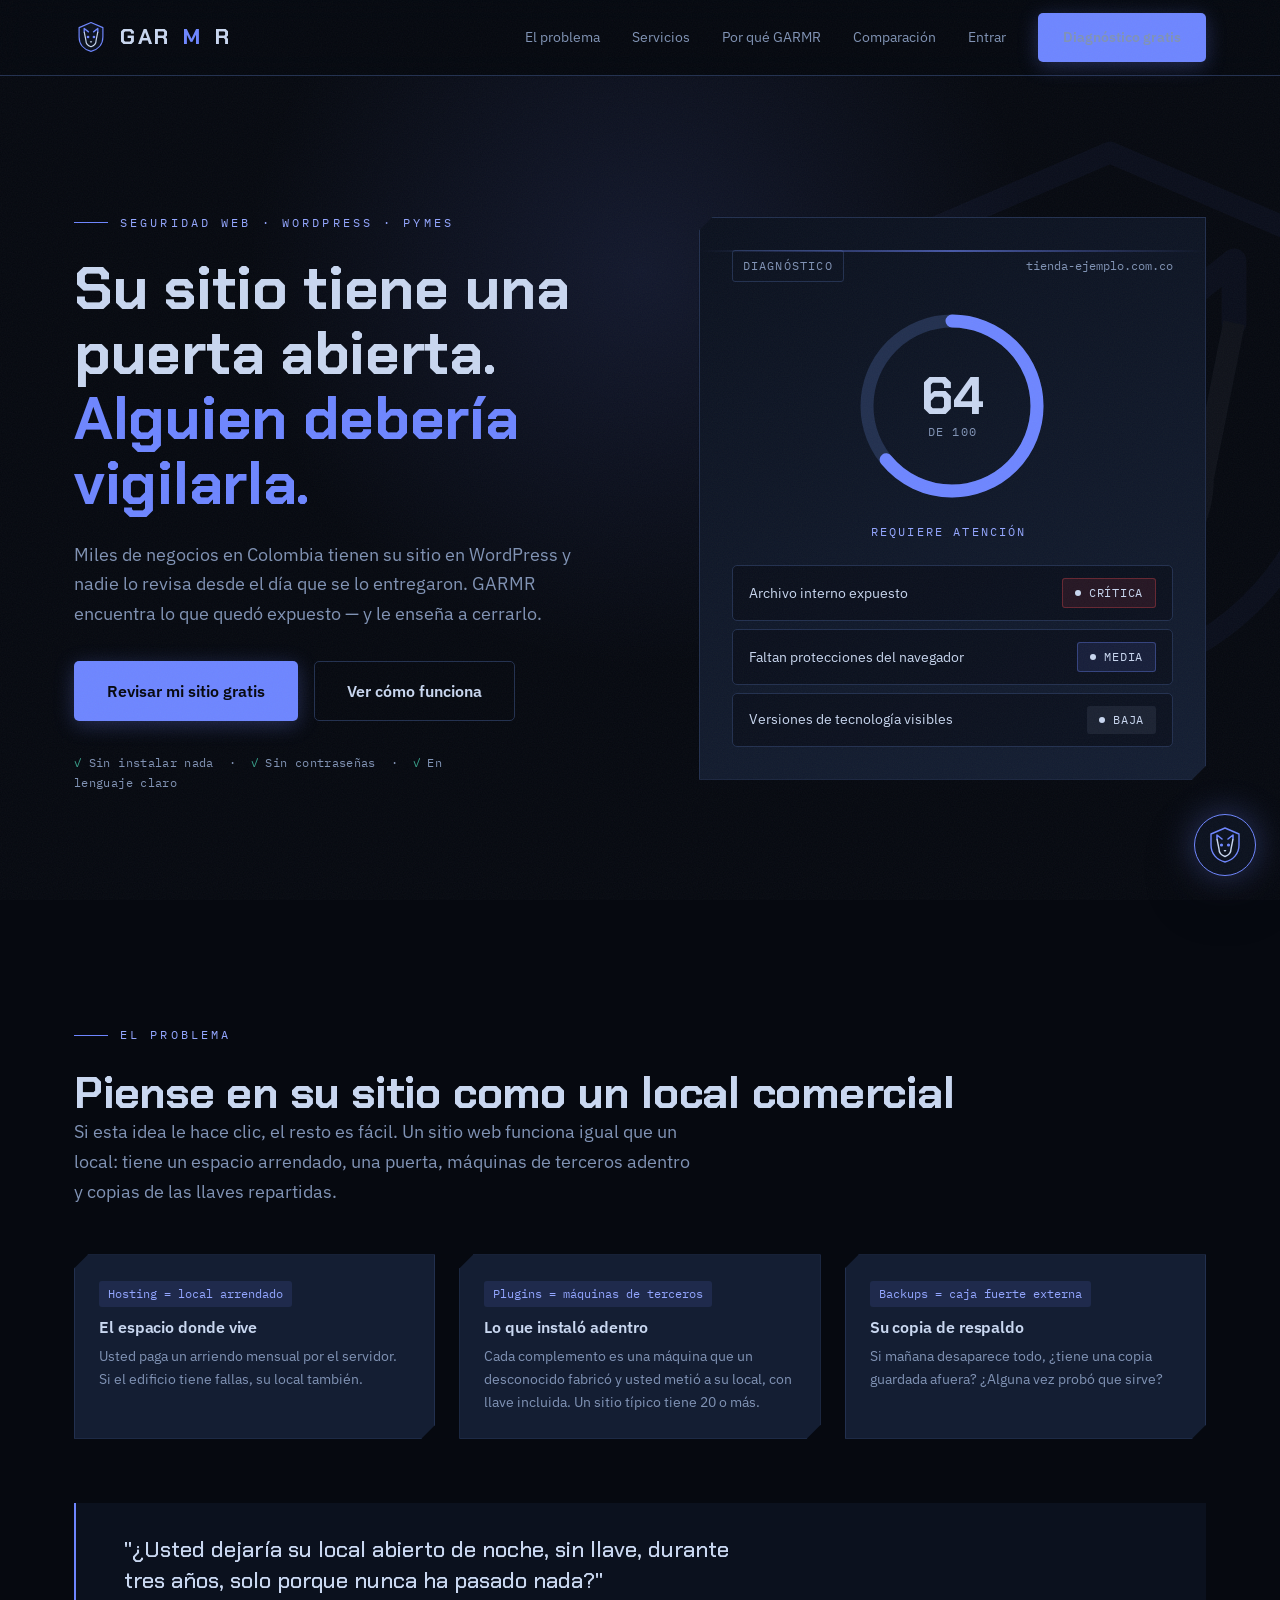
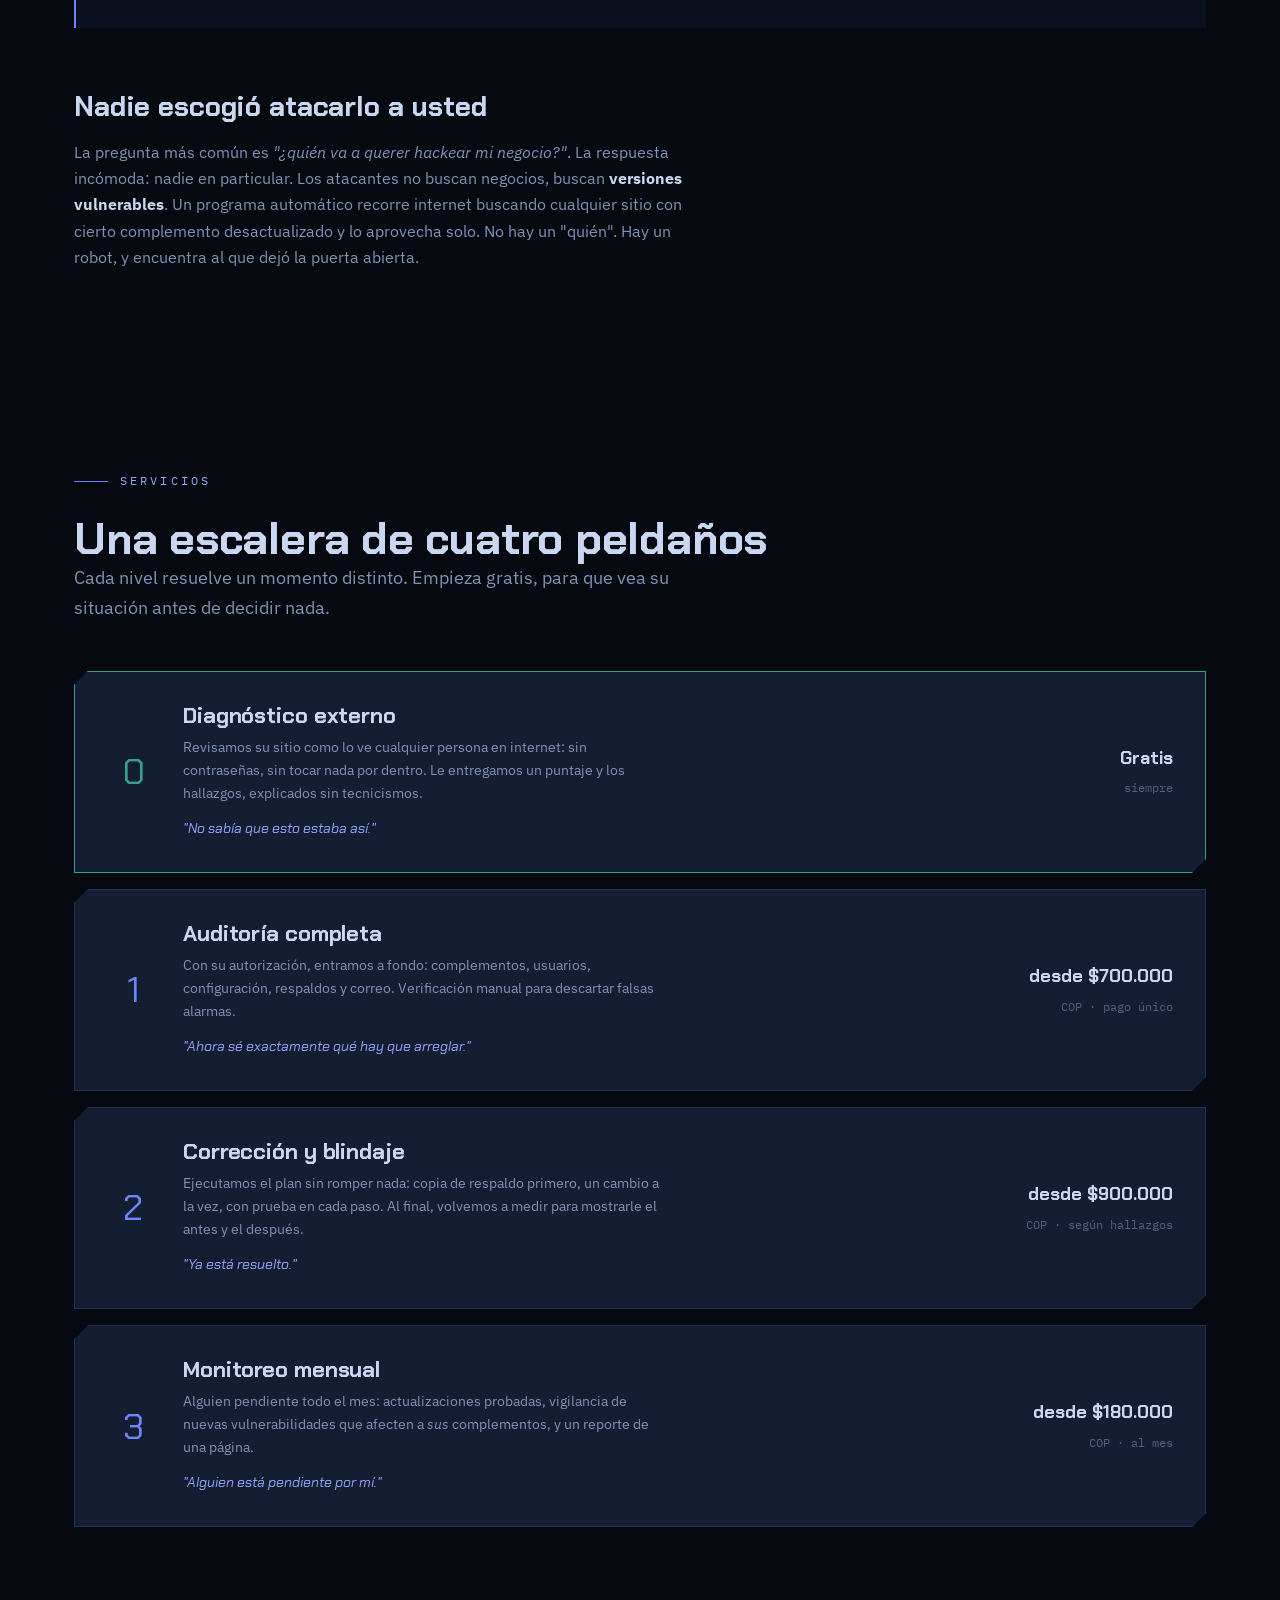
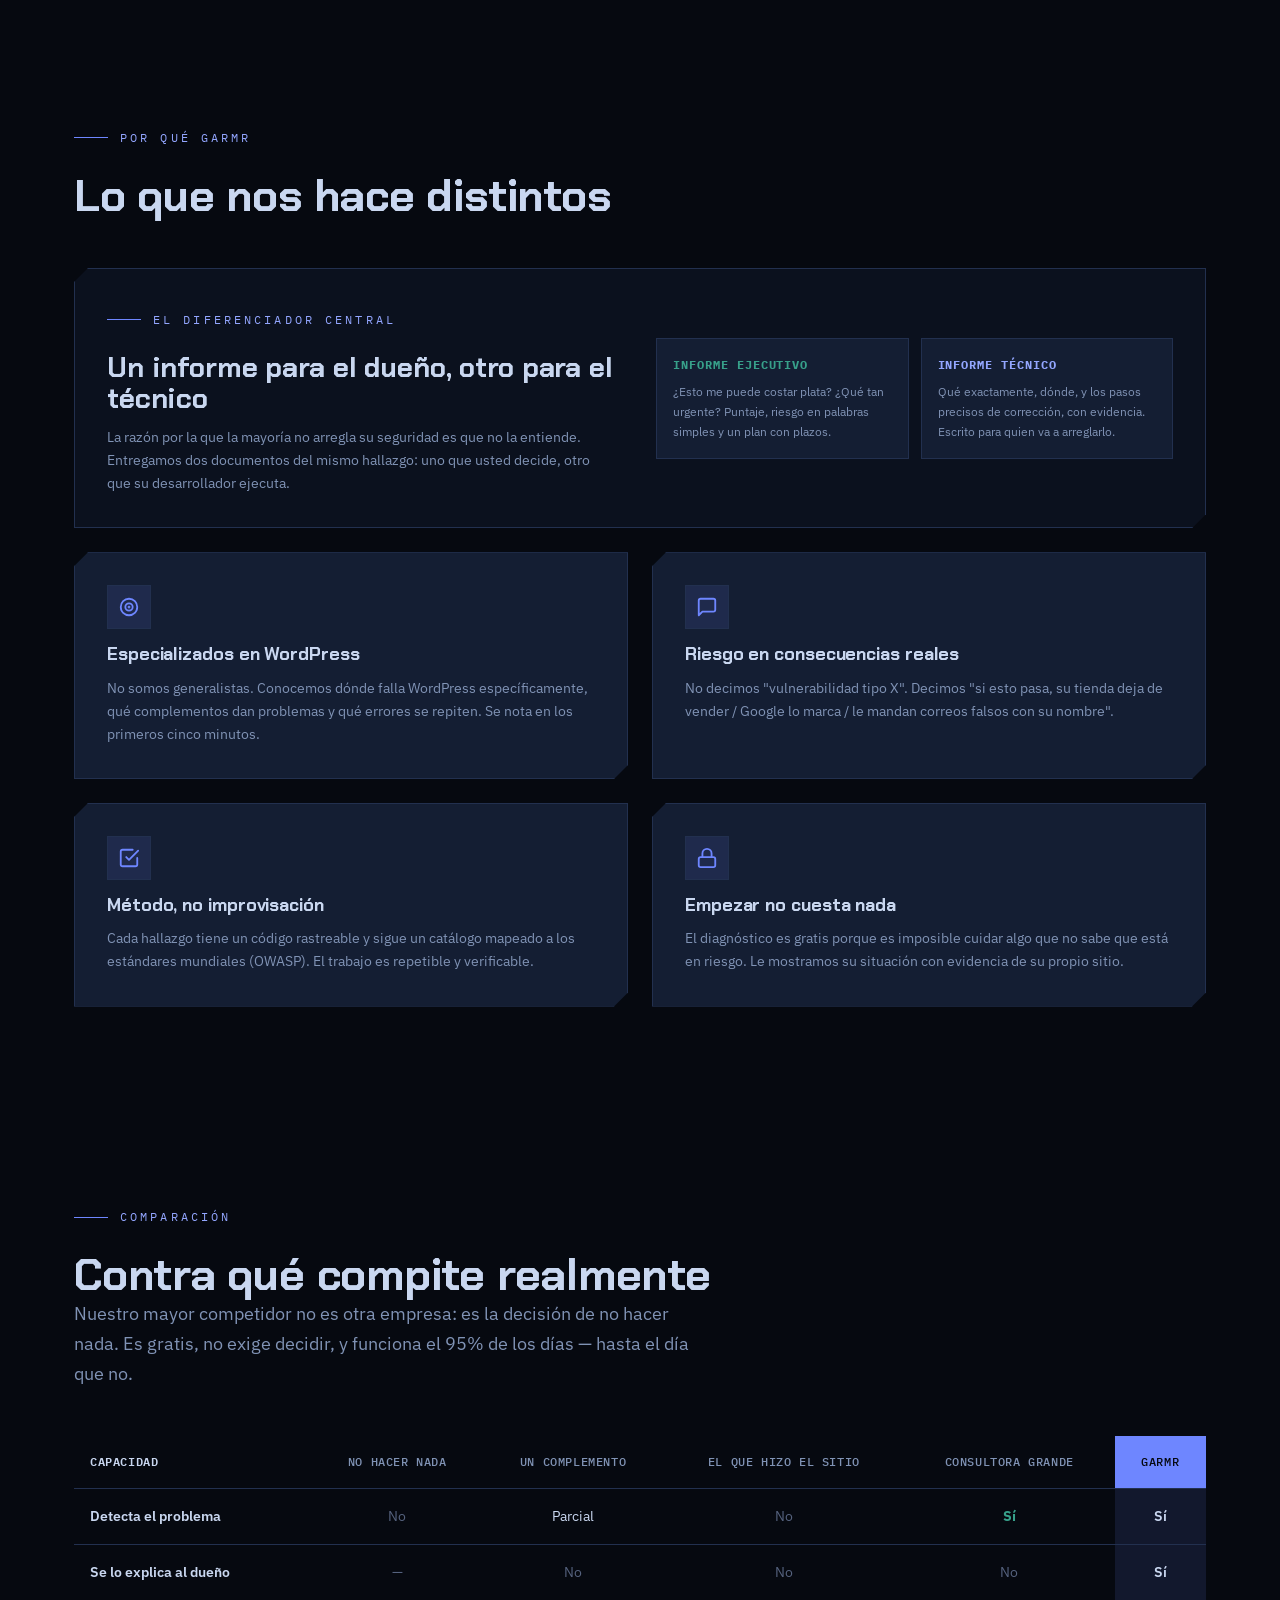
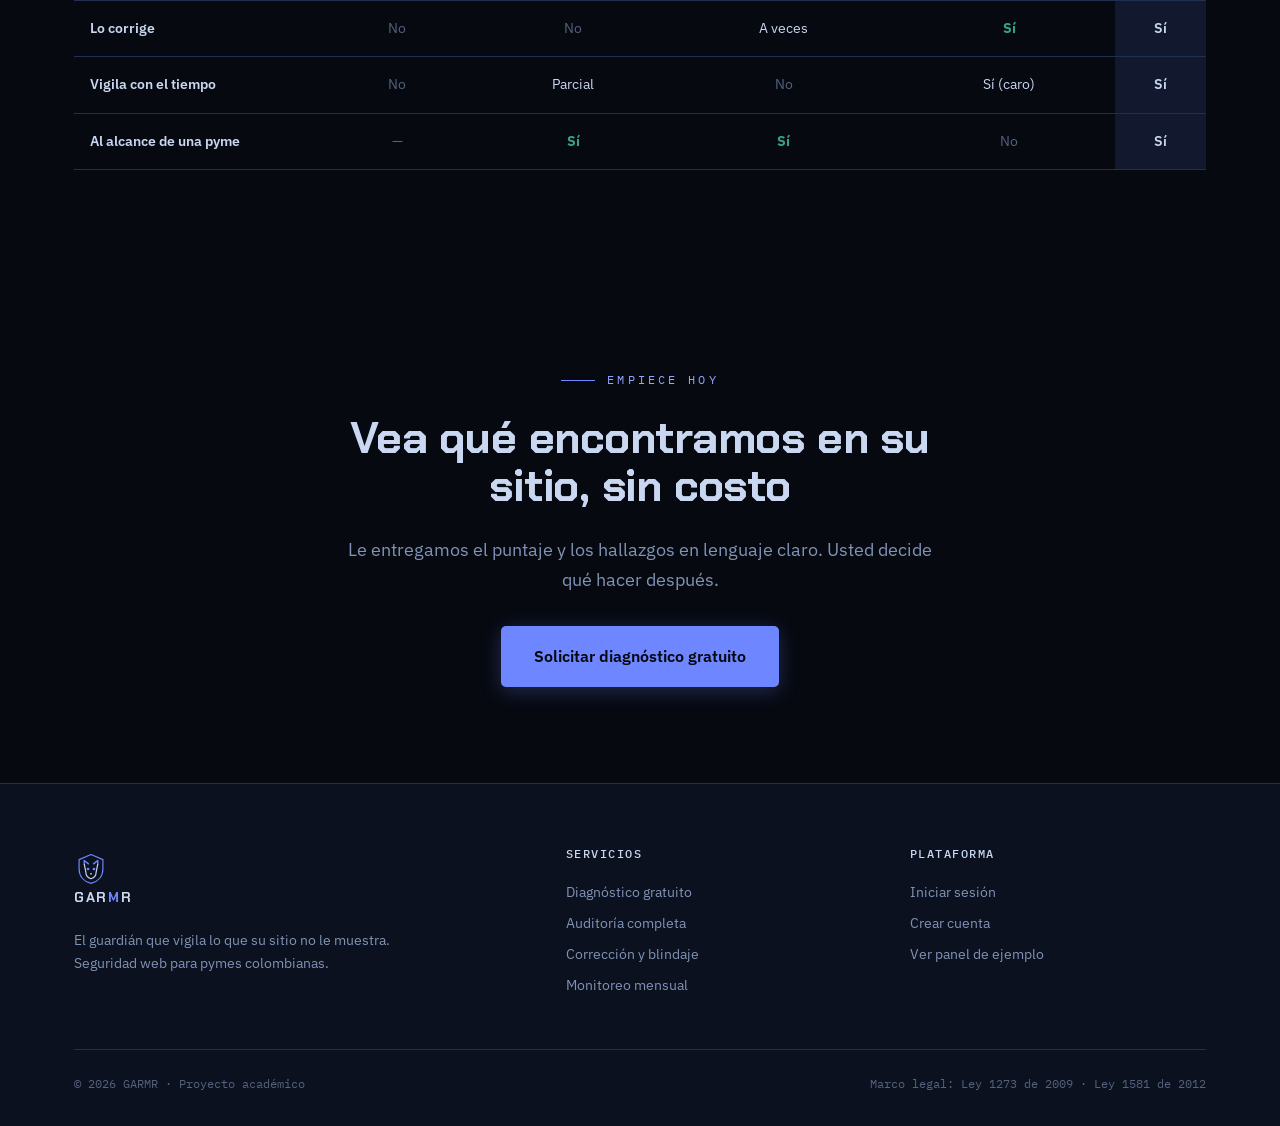
==== commit 223d1417: "Garmr: chatbot con personaje, memoria de contexto y seguimientos" ====
--- a/frontend/index.html
+++ b/frontend/index.html
@@ -13,6 +13,7 @@
   <link rel="stylesheet" href="css/base.css" />
   <link rel="stylesheet" href="css/components.css" />
   <link rel="stylesheet" href="css/pages.css" />
+  <link rel="stylesheet" href="css/chatbot.css" />
 </head>
 <body>
   <a class="saltar" href="#contenido">Saltar al contenido</a>
@@ -295,6 +296,7 @@
   </footer>
 
   <script src="js/main.js"></script>
+  <script src="js/chatbot.js"></script>
   <script>
     // Medidor de guardia del hero: anima aro y número al ser visible.
     (function () {
--- a/frontend/css/pages.css
+++ b/frontend/css/pages.css
@@ -148,3 +148,136 @@
 .cta-final { text-align: center; }
 .cta-final h2 { max-width: 22ch; margin: 0 auto var(--s-5); }
 .cta-final .lead { margin: 0 auto var(--s-6); }
+
+/* ==================== AUTH (login / registro) ==================== */
+.auth { min-height: 100vh; display: grid; grid-template-columns: 1fr 1fr; }
+.auth__aside {
+  background: var(--noche);
+  padding: var(--s-8);
+  display: flex;
+  flex-direction: column;
+  justify-content: space-between;
+  position: relative;
+  overflow: hidden;
+  border-right: 1px solid var(--borde);
+}
+.auth__aside::before {
+  content: ""; position: absolute; bottom: -20%; left: -10%;
+  width: 460px; height: 460px;
+  background: radial-gradient(circle, rgba(110,134,255,0.12), transparent 62%);
+}
+.auth__aside .marca { position: relative; margin-bottom: var(--s-8); color: var(--escarcha); }
+.auth__aside h2 { position: relative; max-width: 16ch; margin-bottom: var(--s-4); color: var(--escarcha); }
+.auth__aside p { position: relative; color: var(--escarcha-2); }
+.auth__lista { position: relative; margin-top: var(--s-6); display: flex; flex-direction: column; gap: var(--s-3); }
+.auth__lista li { display: flex; gap: var(--s-3); font-size: var(--t-sm); color: var(--escarcha); }
+.auth__lista li::before { content: "✓"; color: var(--vigia); font-weight: 700; }
+.auth__legal { position: relative; font-family: var(--f-mono); font-size: var(--t-xs); color: var(--niebla); }
+
+.auth__form { display: flex; align-items: center; justify-content: center; padding: var(--s-8) var(--s-6); }
+.auth__form-inner { width: 100%; max-width: 400px; }
+.auth__form h1 { font-size: var(--t-2xl); margin-bottom: var(--s-2); }
+.auth__form .sub { color: var(--escarcha-2); margin-bottom: var(--s-7); }
+.auth__form .alt { text-align: center; margin-top: var(--s-6); font-size: var(--t-sm); color: var(--escarcha-2); }
+.auth__form .alt a { color: var(--vigia-2); font-weight: 600; }
+
+/* Campos de formulario */
+.campo { margin-bottom: var(--s-5); }
+.campo label { display: block; font-size: var(--t-sm); font-weight: 600; margin-bottom: var(--s-2); color: var(--escarcha); }
+.campo input {
+  width: 100%;
+  padding: var(--s-3) var(--s-4);
+  border: 1px solid var(--borde);
+  border-radius: var(--radio);
+  background: var(--acero);
+  color: var(--escarcha);
+  transition: border-color var(--rapido), box-shadow var(--rapido);
+}
+.campo input::placeholder { color: var(--niebla); }
+.campo input:focus { outline: none; border-color: var(--vigia); box-shadow: 0 0 0 3px var(--vigia-tenue); }
+.campo input[aria-invalid="true"] { border-color: var(--sangre); }
+.campo .error { display: none; font-size: var(--t-xs); color: var(--sangre); margin-top: var(--s-2); }
+.campo .error.visible { display: block; }
+.pista { font-size: var(--t-xs); color: var(--niebla); margin-top: var(--s-2); }
+
+.medidor-clave { height: 5px; border-radius: 100px; background: var(--acero); overflow: hidden; margin-top: var(--s-2); border: 1px solid var(--borde); }
+.medidor-clave i { display: block; height: 100%; width: 0; background: var(--sangre); transition: width var(--medio), background var(--medio); }
+
+.aviso-ok {
+  display: none;
+  padding: var(--s-4);
+  background: rgba(55,160,138,0.12);
+  border: 1px solid var(--jade);
+  border-radius: var(--radio);
+  color: var(--jade);
+  font-size: var(--t-sm);
+  margin-bottom: var(--s-5);
+}
+.aviso-ok.visible { display: block; }
+@media (max-width: 820px) {
+  .auth { grid-template-columns: 1fr; }
+  .auth__aside { display: none; }
+}
+
+/* ==================== DASHBOARD (panel del cliente) ==================== */
+.panel { min-height: 100vh; }
+.panel__top {
+  height: var(--nav-alto);
+  display: flex; align-items: center;
+  background: rgba(6,9,16,0.82);
+  backdrop-filter: blur(14px);
+  border-bottom: 1px solid var(--borde);
+  position: sticky; top: 0; z-index: 100;
+}
+.panel__top .nav__inner { width: 100%; }
+.panel__usuario { display: flex; align-items: center; gap: var(--s-3); font-size: var(--t-sm); color: var(--escarcha); }
+.panel__avatar { width: 36px; height: 36px; border-radius: 50%; background: var(--vigia); color: var(--abismo); display: grid; place-items: center; font-weight: 700; font-family: var(--f-display); }
+.panel__wrap { max-width: var(--ancho-max); margin-inline: auto; padding: var(--s-7) var(--s-5); }
+.panel__cabecera { display: flex; justify-content: space-between; align-items: flex-end; margin-bottom: var(--s-6); flex-wrap: wrap; gap: var(--s-4); }
+.panel__cabecera h1 { font-size: var(--t-2xl); }
+.panel__cabecera .meta { color: var(--escarcha-2); font-size: var(--t-sm); font-family: var(--f-mono); }
+
+.panel__grid { display: grid; grid-template-columns: 320px 1fr; gap: var(--s-5); align-items: start; }
+@media (max-width: 900px) { .panel__grid { grid-template-columns: 1fr; } }
+
+.tarjeta-puntaje { text-align: center; }
+.dial-mini { position: relative; width: 160px; height: 160px; margin: var(--s-4) auto; }
+.dial-mini svg { transform: rotate(-90deg); }
+.dial-mini .aro-fondo { fill: none; stroke: var(--borde); stroke-width: 12; }
+.dial-mini .aro { fill: none; stroke: var(--sev-media); stroke-width: 12; stroke-linecap: round; stroke-dasharray: 427; stroke-dashoffset: 427; transition: stroke-dashoffset 1.4s var(--ease); }
+.dial-mini .cifra { position: absolute; inset: 0; display: grid; place-content: center; }
+.dial-mini .cifra b { font-family: var(--f-display); font-size: var(--t-2xl); color: var(--escarcha); }
+.dial-mini .cifra span { font-family: var(--f-mono); font-size: var(--t-xs); color: var(--escarcha-2); }
+.estado-linea { font-family: var(--f-mono); font-size: var(--t-xs); text-transform: uppercase; letter-spacing: 0.12em; color: var(--vigia-2); }
+.desglose { margin-top: var(--s-5); text-align: left; border-top: 1px solid var(--borde); padding-top: var(--s-4); }
+.desglose div { display: flex; justify-content: space-between; font-size: var(--t-sm); padding: var(--s-1) 0; color: var(--escarcha-2); }
+
+.hallazgos-lista { display: flex; flex-direction: column; gap: var(--s-3); }
+.hallazgo {
+  display: grid;
+  grid-template-columns: auto 1fr auto;
+  gap: var(--s-4);
+  align-items: start;
+  padding: var(--s-5);
+  background: var(--acero);
+  border: 1px solid var(--borde);
+  border-left: 2px solid var(--niebla);
+}
+.hallazgo--critica { border-left-color: var(--sev-critica); }
+.hallazgo--media { border-left-color: var(--sev-media); }
+.hallazgo--baja { border-left-color: var(--sev-baja); }
+.hallazgo__cuerpo h4 { font-family: var(--f-texto); font-size: var(--t-base); margin-bottom: var(--s-1); color: var(--escarcha); }
+.hallazgo__cuerpo p { font-size: var(--t-sm); color: var(--escarcha-2); }
+.hallazgo__meta { display: flex; flex-direction: column; gap: var(--s-2); align-items: flex-end; }
+.hallazgo__meta .rev { font-family: var(--f-mono); font-size: var(--t-xs); color: var(--niebla); }
+
+.plan-accion { margin-top: var(--s-6); }
+.paso { display: flex; gap: var(--s-4); padding: var(--s-4) 0; border-bottom: 1px solid var(--borde); }
+.paso:last-child { border-bottom: 0; }
+.paso__num { width: 28px; height: 28px; border-radius: 50%; background: var(--vigia); color: var(--abismo); display: grid; place-items: center; font-size: var(--t-sm); font-weight: 700; flex-shrink: 0; font-family: var(--f-display); }
+.paso__txt strong { display: block; font-size: var(--t-sm); color: var(--escarcha); }
+.paso__txt span { font-size: var(--t-xs); color: var(--niebla); font-family: var(--f-mono); }
+
+.cta-auditoria { margin-top: var(--s-5); background: var(--noche); display: flex; justify-content: space-between; align-items: center; gap: var(--s-5); flex-wrap: wrap; }
+.cta-auditoria h3 { font-size: var(--t-md); }
+.cta-auditoria p { color: var(--escarcha-2); font-size: var(--t-sm); max-width: 48ch; }
--- a/frontend/css/chatbot.css
+++ b/frontend/css/chatbot.css
@@ -0,0 +1,144 @@
+/* ============================================================
+   GARMR · chatbot.css — El asistente Garmr (identidad Vigilia)
+   ============================================================ */
+
+/* Botón flotante */
+.garmr-btn {
+  position: fixed;
+  right: var(--s-5);
+  bottom: var(--s-5);
+  z-index: 200;
+  width: 62px; height: 62px;
+  border-radius: 50%;
+  border: 1px solid var(--vigia);
+  background: var(--noche);
+  cursor: pointer;
+  box-shadow: var(--vigia-glow), var(--sombra);
+  display: grid;
+  place-items: center;
+  transition: transform var(--rapido);
+}
+.garmr-btn:hover { transform: scale(1.06); }
+.garmr-btn img { width: 40px; height: 40px; }
+/* Ojos que "vigilan": un pulso sutil */
+.garmr-btn::after {
+  content: "";
+  position: absolute;
+  inset: -4px;
+  border-radius: 50%;
+  border: 1px solid var(--vigia);
+  opacity: 0;
+  animation: vigilia 3s var(--ease) infinite;
+}
+@keyframes vigilia { 0% { opacity: 0.6; transform: scale(1); } 100% { opacity: 0; transform: scale(1.3); } }
+
+/* Panel */
+.garmr-panel {
+  position: fixed;
+  right: var(--s-5);
+  bottom: calc(var(--s-5) + 78px);
+  z-index: 200;
+  width: min(390px, calc(100vw - 2 * var(--s-5)));
+  height: min(580px, calc(100vh - 150px));
+  background: var(--noche);
+  border: 1px solid var(--borde);
+  box-shadow: var(--sombra-lg);
+  display: flex;
+  flex-direction: column;
+  overflow: hidden;
+  transform-origin: bottom right;
+  transform: scale(0.9);
+  opacity: 0;
+  pointer-events: none;
+  transition: transform var(--medio), opacity var(--medio);
+  clip-path: var(--clip-bisel);
+}
+.garmr-panel.abierto { transform: scale(1); opacity: 1; pointer-events: auto; }
+
+/* Cabecera */
+.garmr-head {
+  background: var(--abismo);
+  padding: var(--s-4) var(--s-5);
+  display: flex;
+  align-items: center;
+  gap: var(--s-3);
+  border-bottom: 1px solid var(--borde);
+}
+.garmr-head img { width: 38px; height: 38px; }
+.garmr-head .info { flex: 1; }
+.garmr-head strong { font-family: var(--f-display); font-size: var(--t-md); color: var(--escarcha); letter-spacing: 0.04em; }
+.garmr-head small { display: flex; align-items: center; gap: var(--s-2); color: var(--escarcha-2); font-size: var(--t-xs); }
+.garmr-head small::before { content: ""; width: 8px; height: 8px; border-radius: 50%; background: var(--jade); box-shadow: 0 0 8px var(--jade); }
+.garmr-head button { background: none; border: 0; color: var(--escarcha-2); cursor: pointer; font-size: var(--t-xl); line-height: 1; }
+.garmr-head button:hover { color: var(--escarcha); }
+
+/* Cuerpo */
+.garmr-cuerpo {
+  flex: 1;
+  overflow-y: auto;
+  padding: var(--s-5);
+  display: flex;
+  flex-direction: column;
+  gap: var(--s-4);
+}
+.garmr-cuerpo::-webkit-scrollbar { width: 8px; }
+.garmr-cuerpo::-webkit-scrollbar-thumb { background: var(--borde); border-radius: 100px; }
+
+.msg { max-width: 86%; padding: var(--s-3) var(--s-4); font-size: var(--t-sm); line-height: 1.55; border-radius: var(--radio); }
+.msg--bot { background: var(--acero); border: 1px solid var(--borde); color: var(--escarcha); align-self: flex-start; border-bottom-left-radius: 2px; }
+.msg--yo { background: var(--vigia); color: var(--abismo); align-self: flex-end; border-bottom-right-radius: 2px; font-weight: 500; }
+.msg strong { color: var(--vigia-2); }
+.msg--yo strong { color: var(--abismo); }
+.msg em { color: var(--escarcha); font-style: italic; }
+
+/* Sugerencias */
+.garmr-sugerencias { display: flex; flex-wrap: wrap; gap: var(--s-2); padding: 0 var(--s-5) var(--s-3); }
+.garmr-chip {
+  font-family: var(--f-texto);
+  font-size: var(--t-xs);
+  padding: var(--s-2) var(--s-3);
+  border-radius: 100px;
+  background: var(--acero);
+  border: 1px solid var(--borde);
+  color: var(--escarcha-2);
+  cursor: pointer;
+  transition: var(--rapido);
+}
+.garmr-chip:hover { border-color: var(--vigia); color: var(--escarcha); }
+
+/* Entrada */
+.garmr-input {
+  display: flex;
+  gap: var(--s-2);
+  padding: var(--s-4);
+  border-top: 1px solid var(--borde);
+  background: var(--abismo);
+}
+.garmr-input input {
+  flex: 1;
+  padding: var(--s-3) var(--s-4);
+  border: 1px solid var(--borde);
+  border-radius: 100px;
+  background: var(--acero);
+  color: var(--escarcha);
+}
+.garmr-input input::placeholder { color: var(--niebla); }
+.garmr-input input:focus { outline: none; border-color: var(--vigia); }
+.garmr-input button {
+  width: 44px; height: 44px;
+  border-radius: 50%;
+  border: 0;
+  background: var(--vigia);
+  color: var(--abismo);
+  cursor: pointer;
+  display: grid; place-items: center;
+}
+.garmr-input button:hover { background: var(--vigia-2); }
+.garmr-input button svg { width: 20px; height: 20px; }
+
+/* Indicador "olfateando..." */
+.olfateando { display: inline-flex; gap: 4px; padding: var(--s-3) var(--s-4); }
+.olfateando i { width: 7px; height: 7px; border-radius: 50%; background: var(--escarcha-2); animation: pulso 1.2s infinite; }
+.olfateando i:nth-child(2) { animation-delay: 0.2s; }
+.olfateando i:nth-child(3) { animation-delay: 0.4s; }
+@keyframes pulso { 0%,60%,100% { opacity: 0.3; transform: translateY(0); } 30% { opacity: 1; transform: translateY(-3px); } }
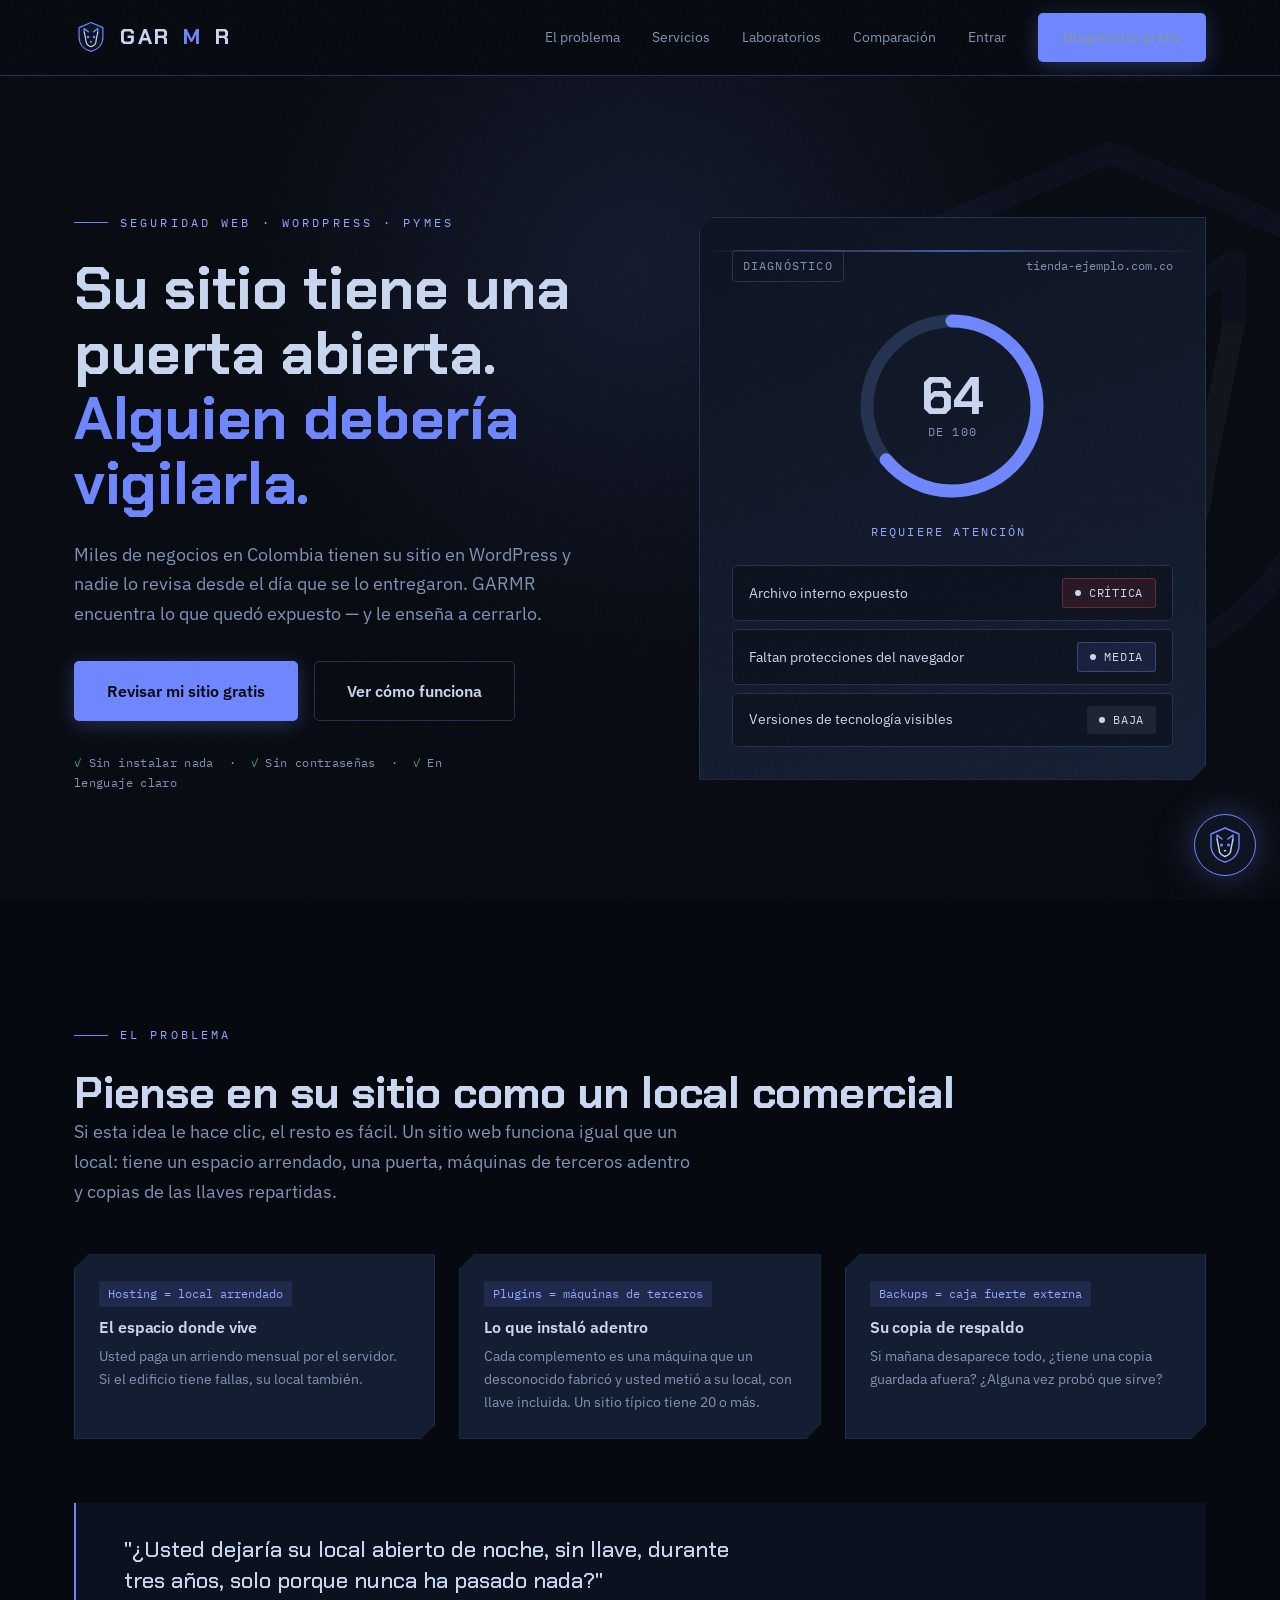
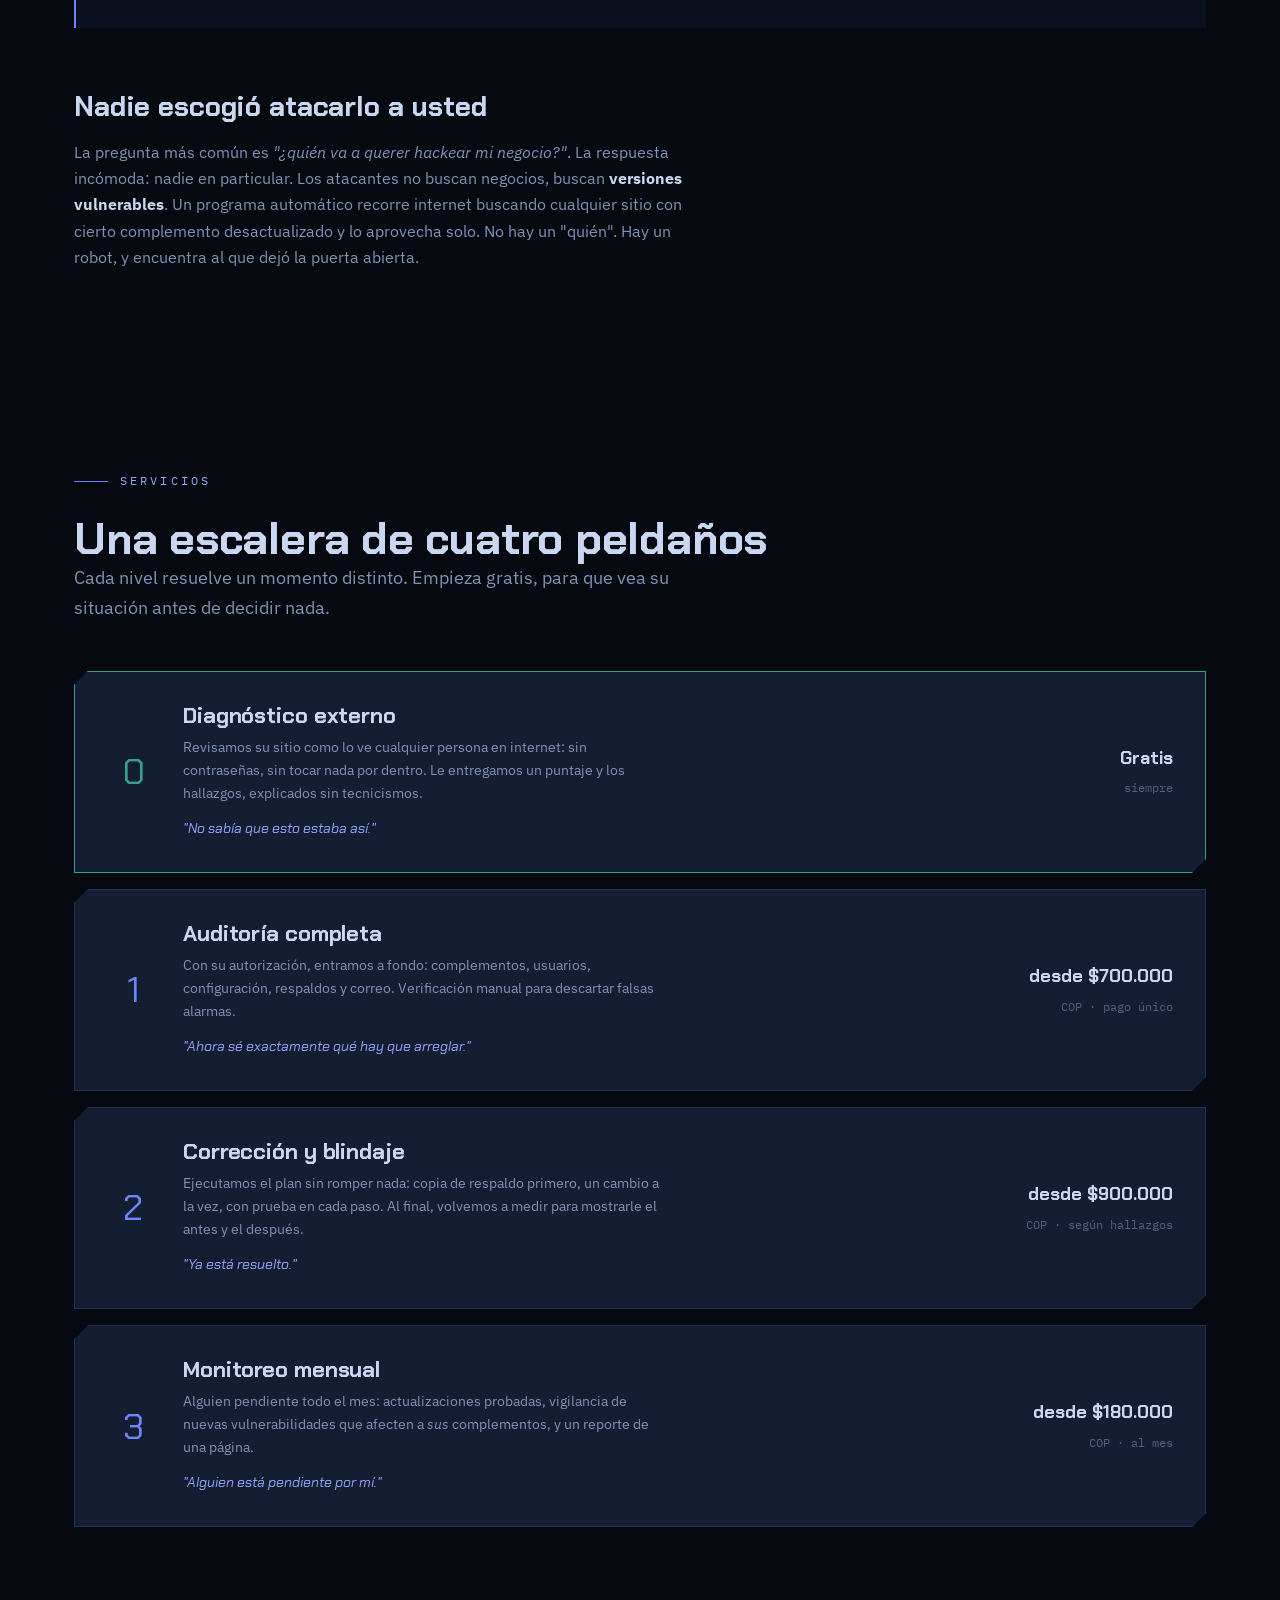
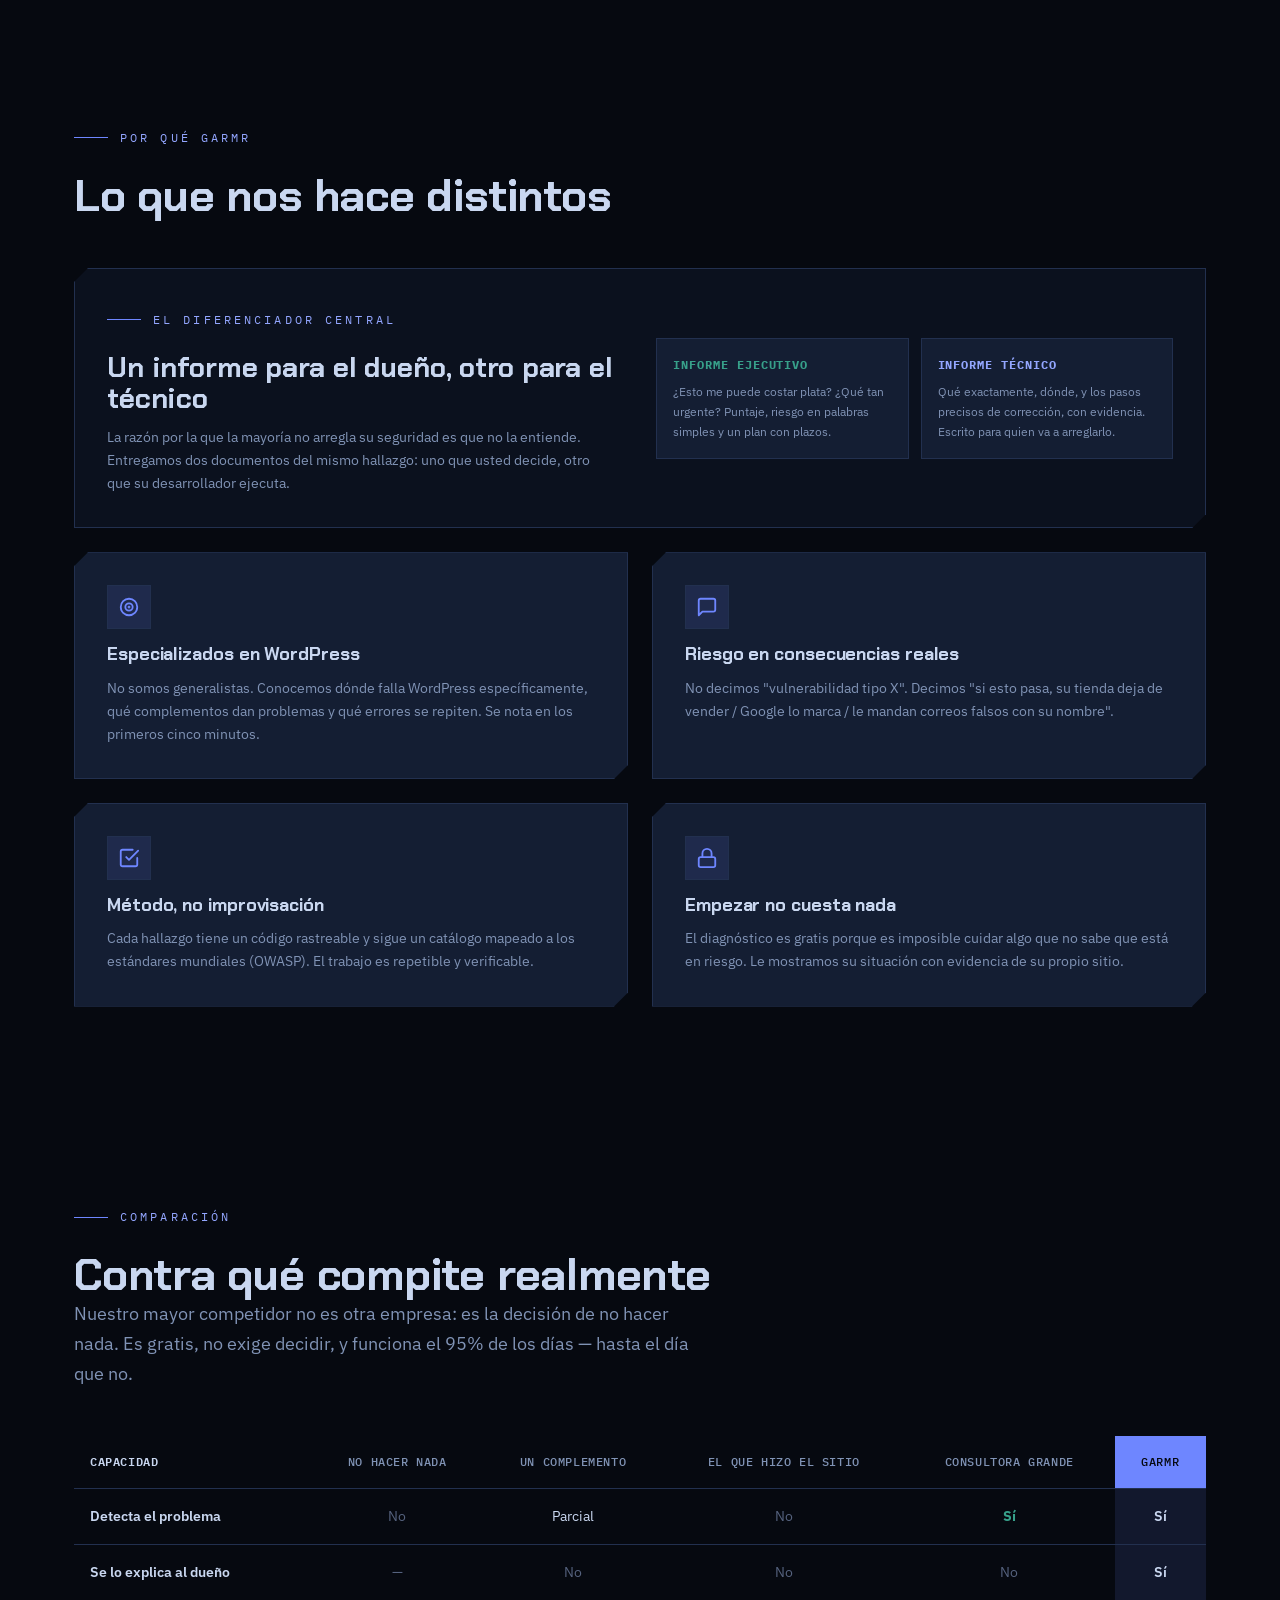
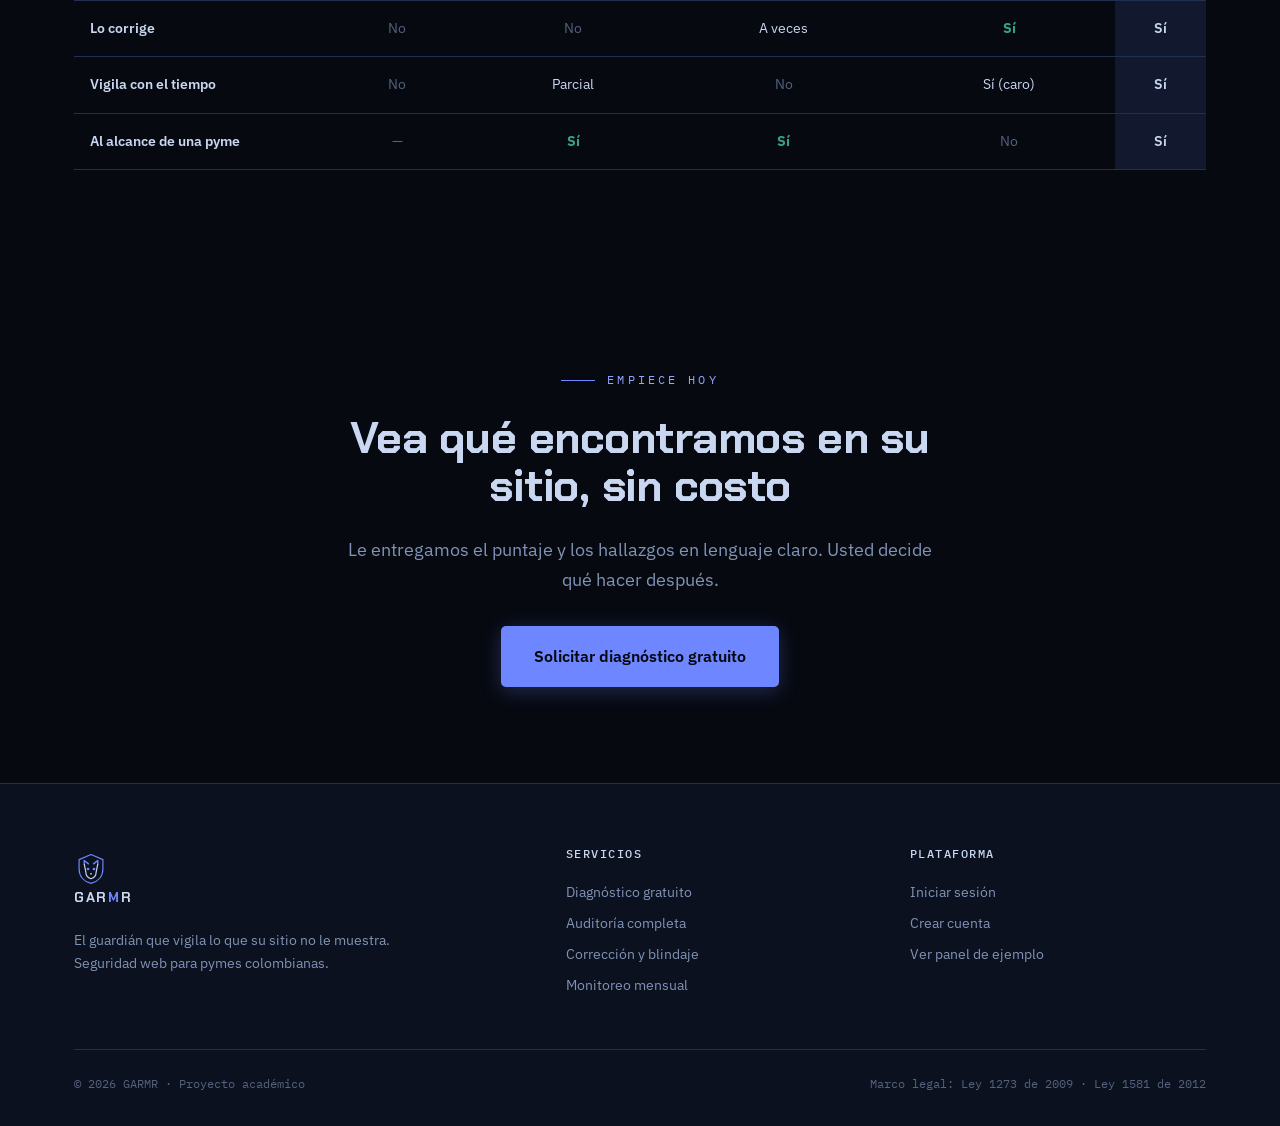
==== commit 83fe8890: "Laboratorio 1: el correo trampa (phishing interactivo)" ====
--- a/frontend/index.html
+++ b/frontend/index.html
@@ -28,7 +28,7 @@
       <nav class="nav__links" id="menu">
         <a href="#problema">El problema</a>
         <a href="#servicios">Servicios</a>
-        <a href="#diferencia">Por qué GARMR</a>
+        <a href="laboratorios.html">Laboratorios</a>
         <a href="#competencia">Comparación</a>
         <a href="login.html">Entrar</a>
         <a class="btn btn--primario" href="register.html">Diagnóstico gratis</a>
